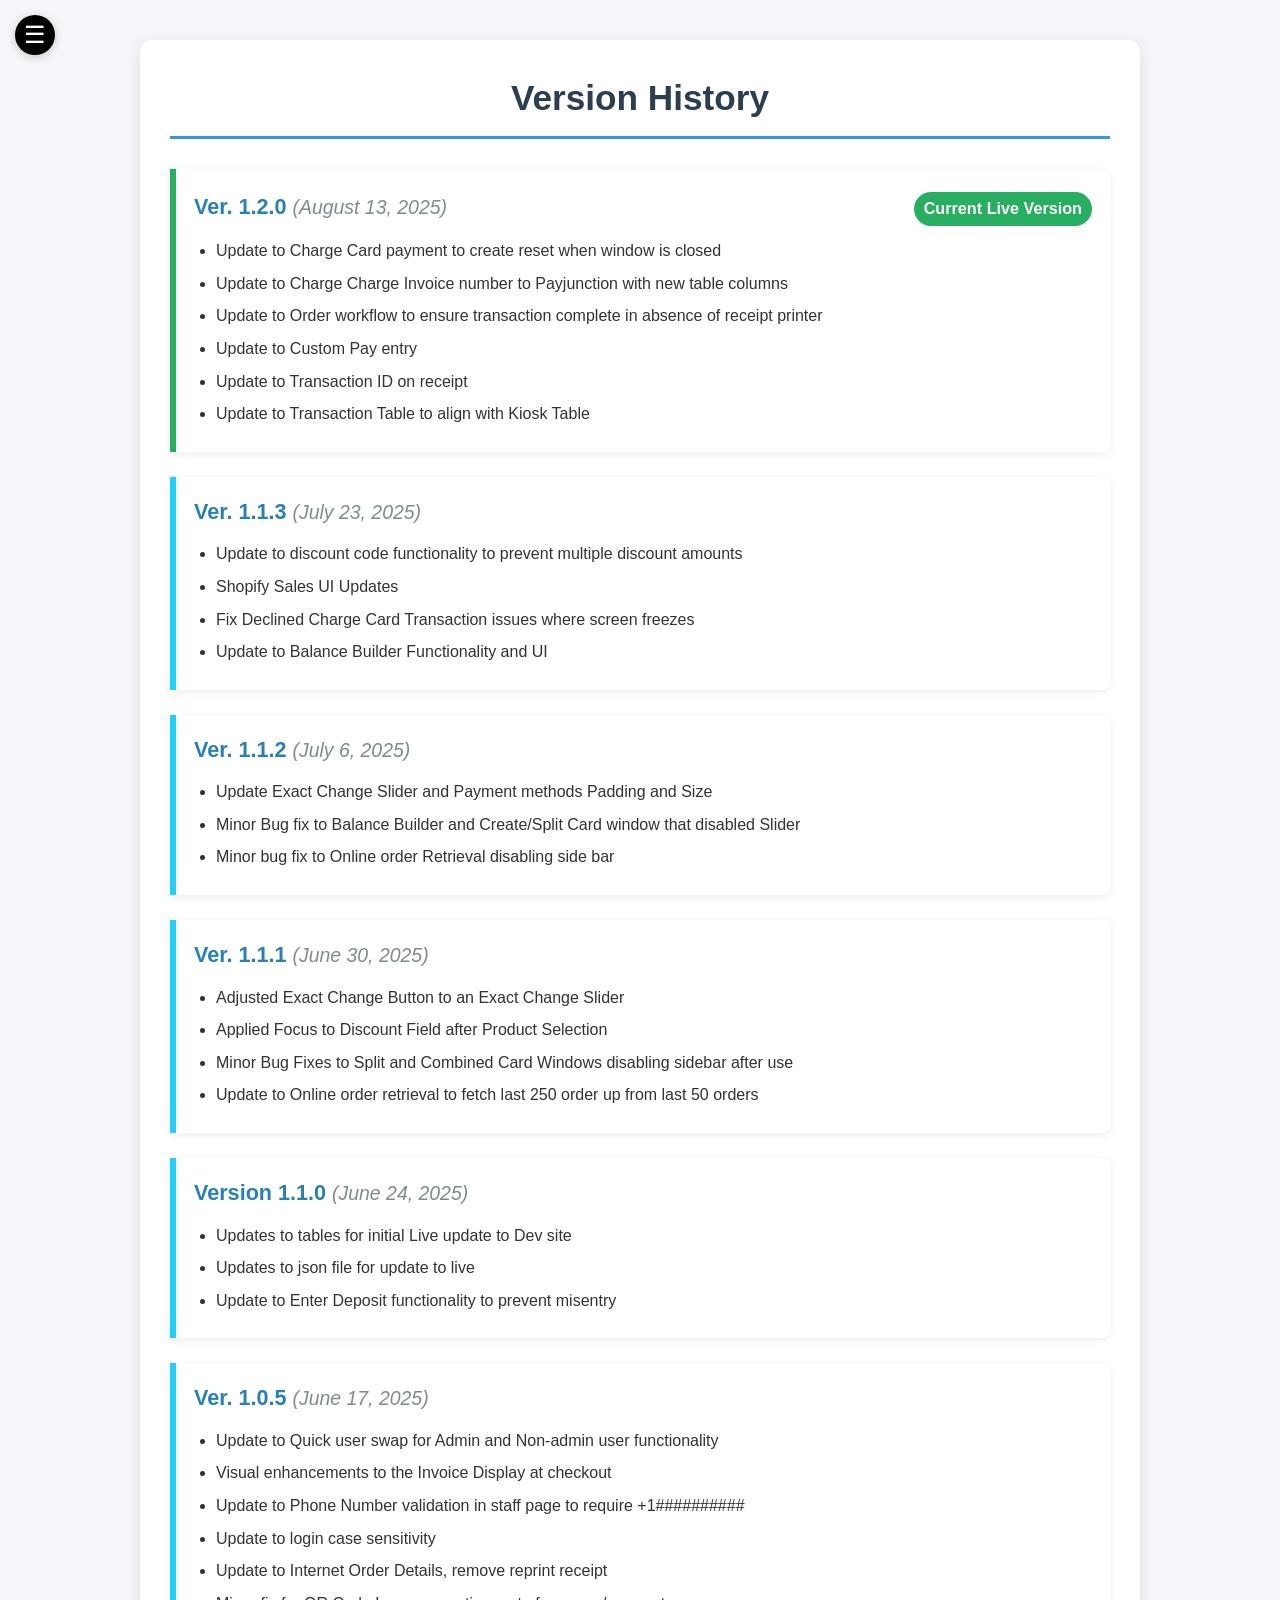
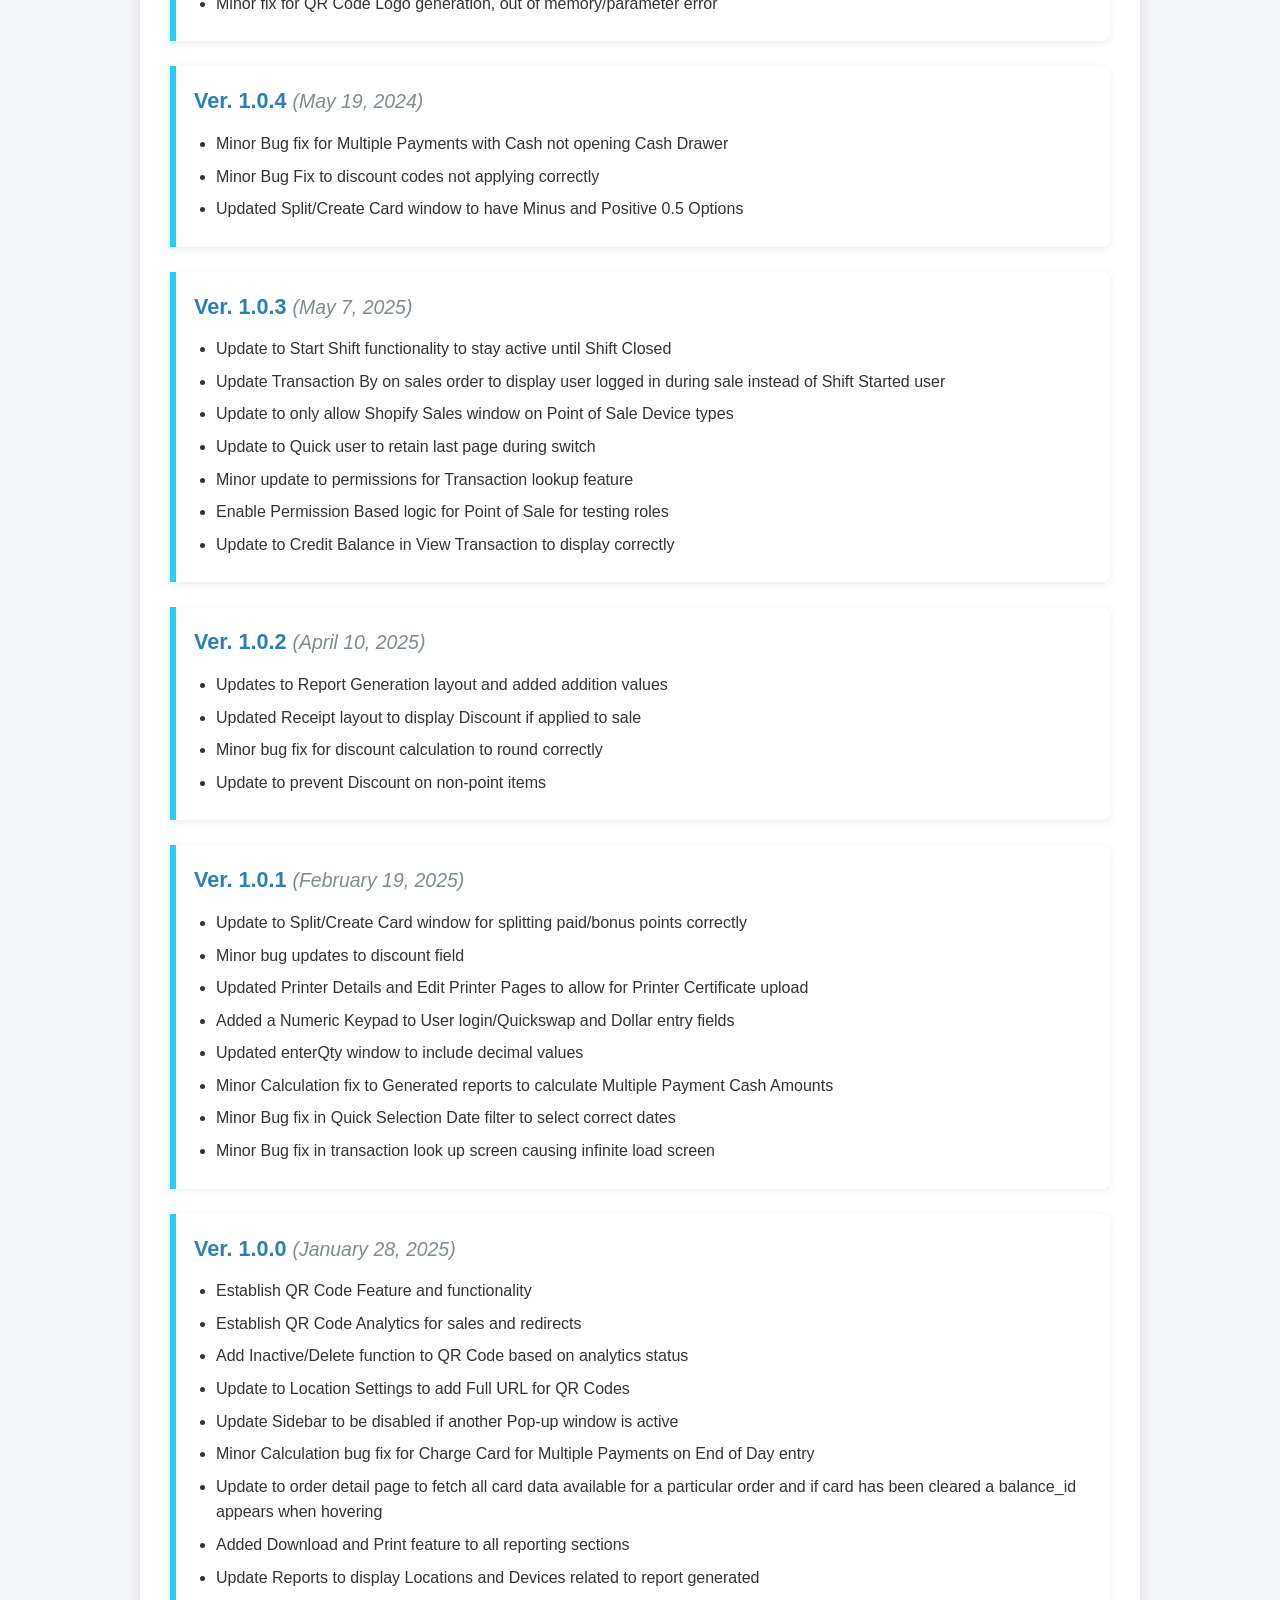
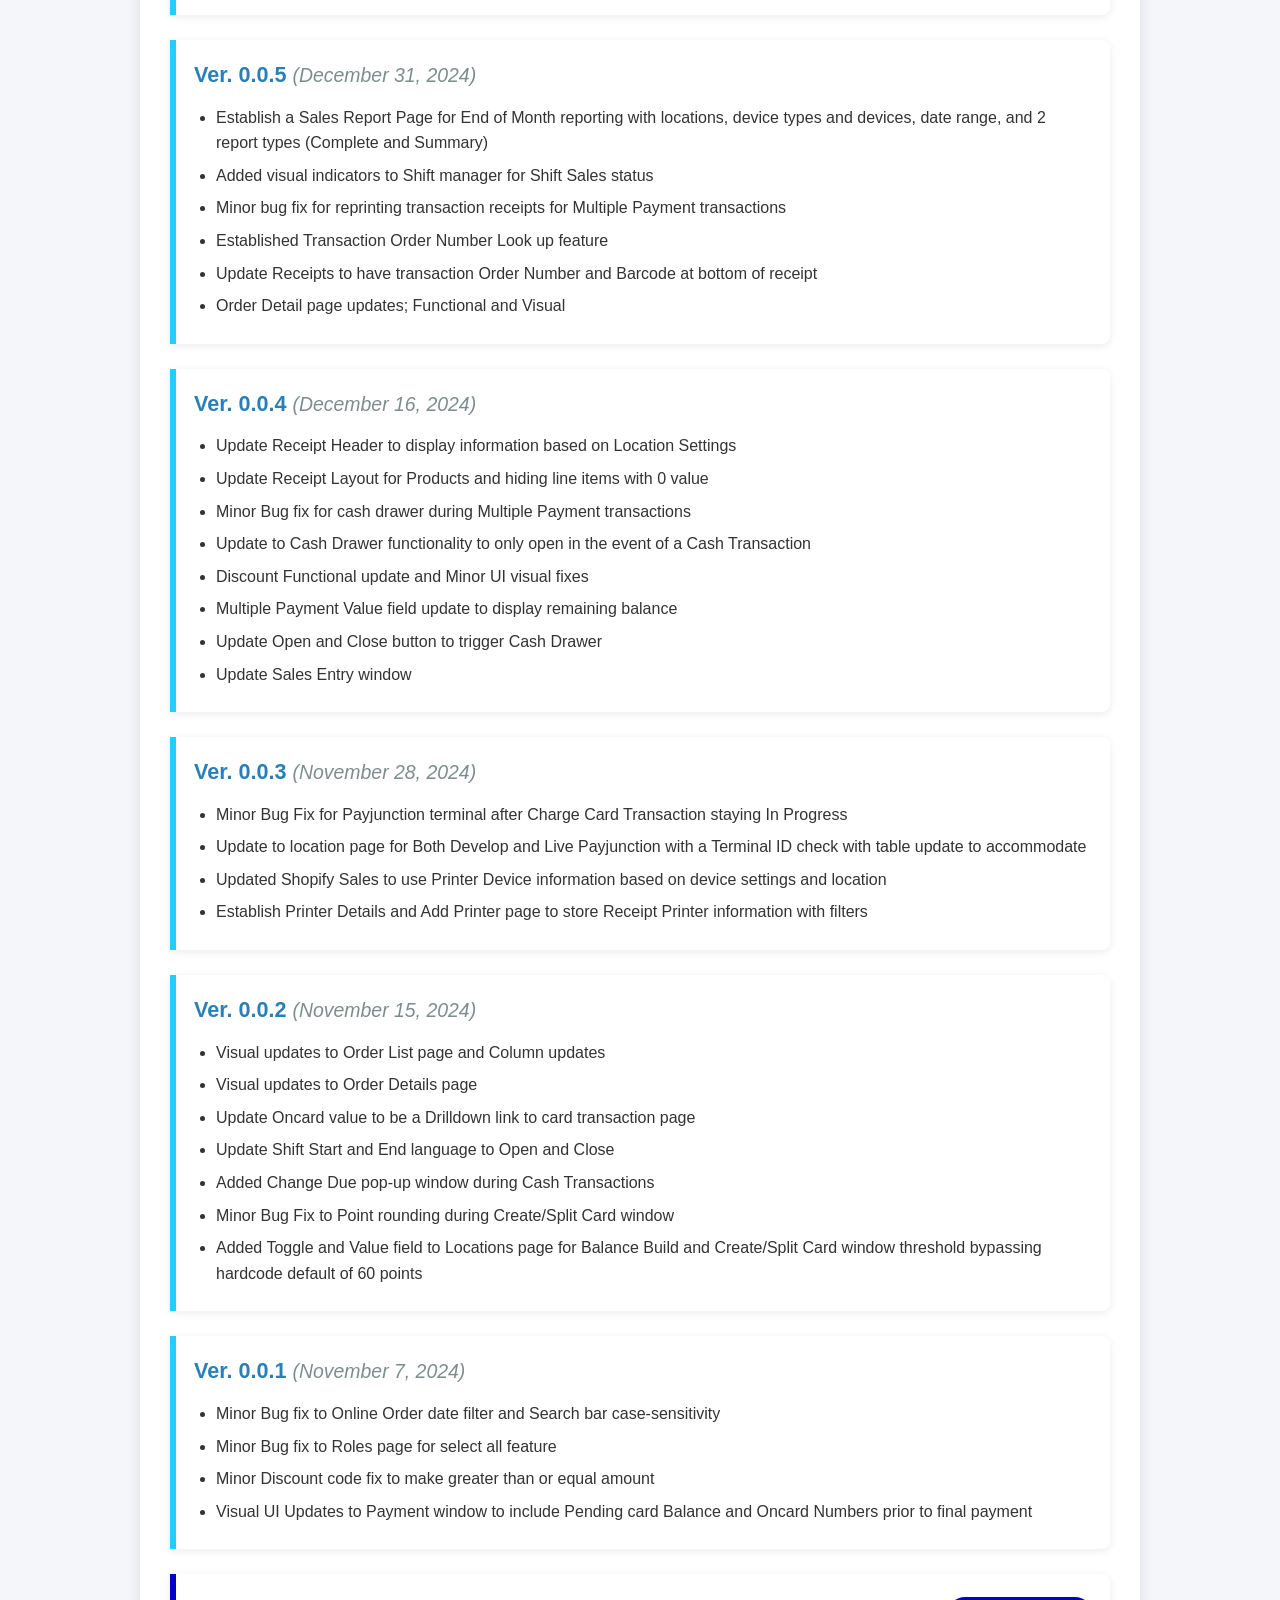
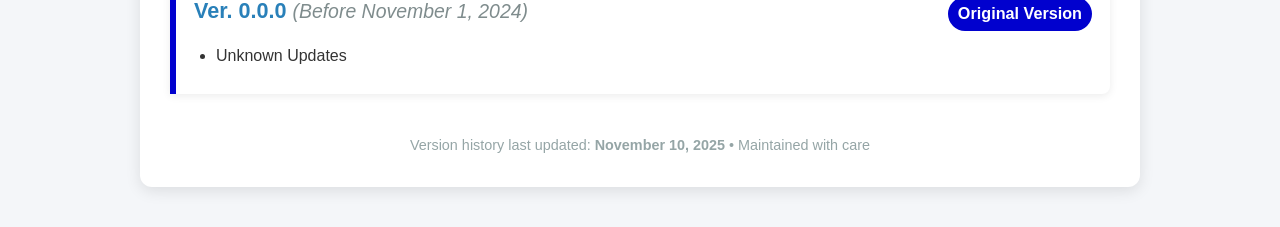
==== index.html @ 2884a3d8 "Update index.html" ====
<!DOCTYPE html>
<html lang="en">
<head>
    <meta charset="UTF-8">
    <meta name="viewport" content="width=device-width, initial-scale=1.0">
    <!-- <link rel="icon" href="logo_default.png" type="image/png"> -->
    <title>Version History</title>
    <meta name="description" content="Complete changelog of system updates and improvements">
    <link rel="stylesheet" href="style.css">
    
</head>
<body>
      <button class="menu-btn" id="menuBtn">☰</button>

   
  <nav class="sidebar" id="sidebar">

    <div id="sidebar-container"></div>

  </nav>

  
  <!-- Overlay (for mobile) -->
  <div class="overlay" id="overlay"></div>
  <div class="main-content" id="mainContent">

    <!--Main Content-->
    <div class="container">
        <h1>Version History</h1>

       <!-- <a href="versionunknown.html">
        <div class="version" id="future">
            <h2>
                <span>Unknown <span class="date">(Future)</span></span>
                <span class="label future-label">Future Development</span>
            </h2>
            <ul>
                <li>Updated Location information for Shopify Sales store selection</li>
                <li>Update QR Code Functionality for use between Multiple Store Loactions</li>
                <li>Establishing Tax workflow for Point of Sale</li>
                <li>Update Widgets</li>
                <li>Establish Order lookup via Oncard Number</li>
            </ul>
        </div>
        </a>

        <div class="version" id="tbd">
            <h2>
                <span>Ver. 1.2.4 <span class="date">(TBA)</span></span>
                <span class="label tbd-label">Pending Development Version</span>
            </h2>
            <ul>
                <li>Establish a failsafe Kiosk Refund Method and Workflow</li>
                <li>Added “Check Card Balance” to Shopify Sales screen</li>
            </ul>
        </div>

        <div class="version" id="dev">
            <h2>
                <span>Ver. 1.2.3 <span class="date">(November 10, 2025)</span></span>
                <span class="label dev-label">Current Development Version</span>
            </h2>
            <ul>
                <li>Establish Order Refund Method and Workflow to issue refunds to original payment method and clear point card opinion completion</li>
                <li>Create Refund Receipt layout</li>
                <li>Fix function with Activation Code field when creating a new device to allow Empty value</li>
                <li>Update to Reports Calculations</li>
                <li>Added Version History to DashAdmin</li>
            </ul>
        </div>

        <div class="version">
            <h2>
                <span>Ver. 1.2.2 <span class="date">(October 7, 2025)</span></span>
                
            </h2>
            <ul>
                <li>Update to Quick Pay options in Shopify Sales to prevent double tapping</li>
                <li>Update “Dismiss” button in Change owed window to “Open Cash Drawer”</li>
                <li>Updates to prevent leaving checkout page during Charge Card Transactions</li>
                <li>Updates to fixed missed information from Orders</li>
            </ul>
        </div>

        <div class="version">
            <h2>
                <span>Ver. 1.2.1 <span class="date">(August 27, 2025)</span></span>
            </h2>
            <ul>
                <li>Update to fix location filter functionality in Device module</li>
            </ul>
        </div> -->

        <div class="version" id="live">
            <h2>
                <span>Ver. 1.2.0 <span class="date">(August 13, 2025)</span></span>
                <span class="label live-label">Current Live Version</span>
            </h2>
            <ul>
                <li>Update to Charge Card payment to create reset when window is closed</li>
                <li>Update to Charge Charge Invoice number to Payjunction with new table columns</li>
                <li>Update to Order workflow to ensure transaction complete in absence of receipt printer</li>
                <li>Update to Custom Pay entry</li>
                <li>Update to Transaction ID on receipt</li>
                <li>Update to Transaction Table to align with Kiosk Table</li>
            </ul>
        </div>

        <div class="version">
            <h2>
                <span>Ver. 1.1.3 <span class="date">(July 23, 2025)</span></span>
            </h2>
            <ul>
                <li>Update to discount code functionality to prevent multiple discount amounts</li>
                <li>Shopify Sales UI Updates</li>
                <li>Fix Declined Charge Card Transaction issues where screen freezes</li>
                <li>Update to Balance Builder Functionality and UI</li>
            </ul>
        </div>

        <div class="version">
            <h2>
                <span>Ver. 1.1.2 <span class="date">(July 6, 2025)</span></span>
            </h2>
            <ul>
                <li>Update Exact Change Slider and Payment methods Padding and Size</li>
                <li>Minor Bug fix to Balance Builder and Create/Split Card window that disabled Slider</li>
                <li>Minor bug fix to Online order Retrieval disabling side bar</li>
            </ul>
        </div>

        <div class="version">
            <h2>
                <span>Ver. 1.1.1 <span class="date">(June 30, 2025)</span></span>
            </h2>
            <ul>
                <li>Adjusted Exact Change Button to an Exact Change Slider</li>
                <li>Applied Focus to Discount Field after Product Selection</li>
                <li>Minor Bug Fixes to Split and Combined Card Windows disabling sidebar after use</li>
                <li>Update to Online order retrieval to fetch last 250 order up from last 50 orders</li>
            </ul>
        </div>

        <div class="version">
            <h2>
                <span>Version 1.1.0 <span class="date">(June 24, 2025)</span></span>
            </h2>
            <ul>
                <li>Updates to tables for initial Live update to Dev site</li>
                <li>Updates to json file for update to live</li>
                <li>Update to Enter Deposit functionality to prevent misentry</li>
            </ul>
        </div>

        <div class="version">
            <h2>
                <span>Ver. 1.0.5 <span class="date">(June 17, 2025)</span></span>
            </h2>
            <ul>
                <li>Update to Quick user swap for Admin and Non-admin user functionality</li>
                <li>Visual enhancements to the Invoice Display at checkout</li>
                <li>Update to Phone Number validation in staff page to require +1##########</li>
                <li>Update to login case sensitivity</li>
                <li>Update to Internet Order Details, remove reprint receipt</li>
                <li>Minor fix for QR Code Logo generation, out of memory/parameter error</li>
            </ul>
        </div>

        <div class="version">
            <h2>
                <span>Ver. 1.0.4 <span class="date">(May 19, 2024)</span></span>
            </h2>
            <ul>
                <li>Minor Bug fix for Multiple Payments with Cash not opening Cash Drawer</li>
                <li>Minor Bug Fix to discount codes not applying correctly</li>
                <li>Updated Split/Create Card window to have Minus and Positive 0.5 Options</li>
            </ul>
        </div>

        <div class="version">
            <h2>
                <span>Ver. 1.0.3 <span class="date">(May 7, 2025)</span></span>
            </h2>
            <ul>
                <li>Update to Start Shift functionality to stay active until Shift Closed</li>
                <li>Update Transaction By on sales order to display user logged in during sale instead of Shift Started user</li>
                <li>Update to only allow Shopify Sales window on Point of Sale Device types</li>
                <li>Update to Quick user to retain last page during switch</li>
                <li>Minor update to permissions for Transaction lookup feature</li>
                <li>Enable Permission Based logic for Point of Sale for testing roles</li>
                <li>Update to Credit Balance in View Transaction to display correctly</li>
            </ul>
        </div>

        <div class="version">
            <h2>
                <span>Ver. 1.0.2 <span class="date">(April 10, 2025)</span></span>
            </h2>
            <ul>
                <li>Updates to Report Generation layout and added addition values</li>
                <li>Updated Receipt layout to display Discount if applied to sale</li>
                <li>Minor bug fix for discount calculation to round correctly</li>
                <li>Update to prevent Discount on non-point items</li>
            </ul>
        </div>

        <div class="version">
            <h2>
                <span>Ver. 1.0.1 <span class="date">(February 19, 2025)</span></span>
            </h2>
            <ul>
                <li>Update to Split/Create Card window for splitting paid/bonus points correctly</li>
                <li>Minor bug updates to discount field</li>
                <li>Updated Printer Details and Edit Printer Pages to allow for Printer Certificate upload</li>
                <li>Added a Numeric Keypad to User login/Quickswap and Dollar entry fields</li>
                <li>Updated enterQty window to include decimal values</li>
                <li>Minor Calculation fix to Generated reports to calculate Multiple Payment Cash Amounts</li>
                <li>Minor Bug fix in Quick Selection Date filter to select correct dates</li>
                <li>Minor Bug fix in transaction look up screen causing infinite load screen</li>
            </ul>
        </div>

        <div class="version">
            <h2>
                <span>Ver. 1.0.0 <span class="date">(January 28, 2025)</span></span>
            </h2>
            <ul>
                <li>Establish QR Code Feature and functionality</li>
                <li>Establish QR Code Analytics for sales and redirects</li>
                <li>Add Inactive/Delete function to QR Code based on analytics status</li>
                <li>Update to Location Settings to add Full URL for QR Codes</li>
                <li>Update Sidebar to be disabled if another Pop-up window is active</li>
                <li>Minor Calculation bug fix for Charge Card for Multiple Payments on End of Day entry</li>
                <li>Update to order detail page to fetch all card data available for a particular order and if card has been cleared a balance_id appears when hovering</li>
                <li>Added Download and Print feature to all reporting sections</li>
                <li>Update Reports to display Locations and Devices related to report generated</li>
            </ul>
        </div>

        <div class="version">
            <h2>
                <span>Ver. 0.0.5 <span class="date">(December 31, 2024)</span></span>
            </h2>
            <ul>
                <li>Establish a Sales Report Page for End of Month reporting with locations, device types and devices, date range, and 2 report types (Complete and Summary)</li>
                <li>Added visual indicators to Shift manager for Shift Sales status</li>
                <li>Minor bug fix for reprinting transaction receipts for Multiple Payment transactions</li>
                <li>Established Transaction Order Number Look up feature</li>
                <li>Update Receipts to have transaction Order Number and Barcode at bottom of receipt</li>
                <li>Order Detail page updates; Functional and Visual</li>
            </ul>
        </div>

        <div class="version">
            <h2>
                <span>Ver. 0.0.4 <span class="date">(December 16, 2024)</span></span>
            </h2>
            <ul>
                <li>Update Receipt Header to display information based on Location Settings</li>
                <li>Update Receipt Layout for Products and hiding line items with 0 value</li>
                <li>Minor Bug fix for cash drawer during Multiple Payment transactions</li>
                <li>Update to Cash Drawer functionality to only open in the event of a Cash Transaction</li>
                <li>Discount Functional update and Minor UI visual fixes</li>
                <li>Multiple Payment Value field update to display remaining balance</li>
                <li>Update Open and Close button to trigger Cash Drawer</li>
                <li>Update Sales Entry window</li>
            </ul>
        </div>

        <div class="version">
            <h2>
                <span>Ver. 0.0.3 <span class="date">(November 28, 2024)</span></span>
            </h2>
            <ul>
                <li>Minor Bug Fix for Payjunction terminal after Charge Card Transaction staying In Progress</li>
                <li>Update to location page for Both Develop and Live Payjunction with a Terminal ID check with table update to accommodate</li>
                <li>Updated Shopify Sales to use Printer Device information based on device settings and location</li>
                <li>Establish Printer Details and Add Printer page to store Receipt Printer information with filters</li>
            </ul>
        </div>

        <div class="version">
            <h2>
                <span>Ver. 0.0.2 <span class="date">(November 15, 2024)</span></span>
            </h2>
            <ul>
                <li>Visual updates to Order List page and Column updates</li>
                <li>Visual updates to Order Details page</li>
                <li>Update Oncard value to be a Drilldown link to card transaction page</li>
                <li>Update Shift Start and End language to Open and Close</li>
                <li>Added Change Due pop-up window during Cash Transactions</li>
                <li>Minor Bug Fix to Point rounding during Create/Split Card window</li>
                <li>Added Toggle and Value field to Locations page for Balance Build and Create/Split Card window threshold bypassing hardcode default of 60 points</li>
            </ul>
        </div>

        <div class="version">
            <h2>
                <span>Ver. 0.0.1 <span class="date">(November 7, 2024)</span></span>
            </h2>
            <ul>
                <li>Minor Bug fix to Online Order date filter and Search bar case-sensitivity</li>
                <li>Minor Bug fix to Roles page for select all feature</li>
                <li>Minor Discount code fix to make greater than or equal amount</li>
                <li>Visual UI Updates to Payment window to include Pending card Balance and Oncard Numbers prior to final payment</li>
            </ul>
        </div>

        <div class="version" id="og">
            <h2>
                <span>Ver. 0.0.0 <span class="date">(Before November 1, 2024)</span></span>
                <span class="label original-label">Original Version</span>
            </h2>
            <ul>
                <li>Unknown Updates</li>
            </ul>
        </div>

        <div class="footer" id="footer-container">
            
        </div>
    </div>
   </div>
 <script src="script.js"></script>
</body>

</html>
---- style.css ----
/* GLOBAL RESET & LAYOUT */
    * {
        margin: 0;
        padding: 0;
        box-sizing: border-box;
    }

    body {
        font-family: 'Segoe UI', Tahoma, Geneva, Verdana, sans-serif;
        line-height: 1.6;
        margin: 0;
        padding: 20px;
        background-color: #f4f6f9;
        color: #333;
        overflow-x: hidden;
        transition: margin-left 0.3s ease;
    }

    .container {
        max-width: 1000px;
        margin: 0 auto;
        background: #fff;
        padding: 30px;
        border-radius: 12px;
        box-shadow: 0 4px 15px rgba(0, 0, 0, 0.1);
        transition: margin-left 0.3s ease;
    }

    /* TYPOGRAPHY & HEADINGS */
    h1 {
        text-align: center;
        color: #2c3e50;
        margin-bottom: 30px;
        font-size: 2.2em;
        border-bottom: 3px solid #3498db;
        padding-bottom: 10px;
    }

    .live {
        text-align: center;
        background-color: #27ae60;
        border-radius: 25px;
        color: white;
        margin: 0% 30% 2% 30%;
        text-transform: uppercase;
    }

    .tbd {
        text-align: center;
        background-color: #ac08f8;
        border-radius: 25px;
        color: white;
        margin: 0% 25% 2% 25%;
        text-transform: uppercase;
    }

    .dev {
        text-align: center;
        background-color: #f39c12;
        border-radius: 25px;
        color: white;
        margin: 0% 25% 2% 25%;
        text-transform: uppercase;
    }

    .future {
        text-align: center;
        background-color: #000000;
        border-radius: 25px;
        color: white;
        margin: 0% 25% 2% 25%;
        text-transform: uppercase;
    }

    .og {
        text-align: center;
        background-color: #0101ce;
        border-radius: 25px;
        color: white;
        margin: 0% 30% 2% 30%;
        text-transform: uppercase;
    }

    .version h2 {
        margin: 0 0 12px 0;
        color: #2980b9;
        font-size: 1.35em;
        display: flex;
        justify-content: space-between;
        align-items: center;
        flex-wrap: wrap;
        gap: 10px;
    }

    .version h2 .label {
        font-size: 0.75em;
        padding: 4px 10px;
        border-radius: 20px;
        color: white;
        font-weight: bold;
        margin-top: 5px;
    }

    .date {
        font-size: 0.9em;
        color: #7f8c8d;
        font-style: italic;
        font-weight: normal;
    }

    ul {
        padding-left: 22px;
        margin: 10px 0 0 0;
    }

    li {
        margin-bottom: 7px;
        position: relative;
    }

    li:before {
        content: "";
        color: #3498db;
        font-weight: bold;
        position: absolute;
        left: -16px;
    }

    .footer {
        text-align: center;
        margin-top: 40px;
        color: #95a5a6;
        font-size: 0.9em;
    }

    /* VERSION CARDS */
    .version {
        background-color: #ffffff;
        border-left: 6px solid #22cffa;
        margin-bottom: 25px;
        padding: 18px;
        border-radius: 0 8px 8px 0;
        box-shadow: 0 2px 8px rgba(0, 0, 0, 0.08);
        transition: all 0.3s ease;
    }

    .version:hover {
        box-shadow: 0 4px 12px rgba(0, 0, 0, 0.15);
        transform: translate(5px, -5px);
    }

    /* Version Status Border Colors */
    #future.version { border-left-color: #000000; }
    #tbd.version { border-left-color: #ac08f8; }
    #dev.version { border-left-color: #f39c12; }
    #live.version { border-left-color: #27ae60; }
    #og.version { border-left-color: #0101ce; }

    /* Version and Priority */
    #prior1.version {
        background-color: #8beff7;
    }
    #prior2.version {
        background-color: #beff81;
    }
    #prior3.version {
        background-color: #e4a1f8;
    }

    .prior {
        font-size: 1em;
        color: #3e4444;
        font-style: italic;
        font-weight: normal;
        margin-left: 15px;
    }

    /* Label Backgrounds */
    .future-label { background-color: #000000; }
    .tbd-label { background-color: #ac08f8; }
    .dev-label { background-color: #f39c12; }
    .live-label { background-color: #27ae60; }
    .original-label { background-color: #0101ce; }

    /* SIDEBAR NAVIGATION */
    .sidebar {
        position: fixed;
        top: 0;
        left: -250px;
        width: 250px;
        height: 100%;
        background-color: #000000;
        color: white;
        transition: left 0.3s ease;
        z-index: 1000;
        padding-top: 30px;
        opacity: 0.95;
        overflow-y: auto; 
        overflow-x: hidden;
        display: flex;     
        flex-direction: column; 
    }

    .sidebar.open {
        left: 0;
    }

    .sidebar ul {
        list-style: none;
        padding: 0;
        margin: 0;
        flex: 1;
        overflow-y: auto;
        overflow-x: hidden;
    }

    .sidebar ul li {
        padding: 15px 20px;
        border-bottom: 1px solid rgba(255, 255, 255, 0.1);
    }

    .sidebar ul li a {
        color: white;
        text-decoration: none;
        font-size: 16px;
        display: block;
        transition: color 0.2s ease;
    }

    .sidebar ul li:hover {
        background-color: #4192e2;
    }

    .sidebar ul li:hover a {
        color: black;
        text-transform: uppercase;
        cursor: pointer;
    }

    .navvoid:hover {
      background-color: black !important; 
    }

    #sidebar a.active { 
      background: black; 
      color: #fff; 
    }
    #toggle-sidebar { 
      display: none; 
    }

    /* Custom Scrollbar for Sidebar (WebKit) */
    .sidebar ul::-webkit-scrollbar {
        width: 8px;
    }
    .sidebar ul::-webkit-scrollbar-track {
        background: transparent;
    }
    .sidebar ul::-webkit-scrollbar-thumb {
        background: rgba(255, 255, 255, 0.3);
        border-radius: 4px;
    }
    .sidebar ul::-webkit-scrollbar-thumb:hover {
        background: rgba(255, 255, 255, 0.5);
    }

    /* Hamburger Button */
    .menu-btn {
        position: fixed;
        top: 15px;
        left: 15px;
        font-size: 24px;
        background: #000000;
        color: white;
        border: none;
        width: 40px;
        height: 40px;
        border-radius: 50%;
        cursor: pointer;
        z-index: 1100;
        display: flex;
        align-items: center;
        justify-content: center;
        transition: left 0.3s ease, transform 0.2s ease;
        box-shadow: 0 2px 8px rgba(0, 0, 0, 0.2);
    }

    .menu-btn:hover {
        transform: scale(1.1);
    }

    /* Main Content Shift */
    .main-content {
        margin-left: 0;
        padding: 20px;
        transition: margin-left 0.3s ease;
        min-height: 100vh;
    }

    .content-shift {
        margin-left: 250px;
    }

    /* Overlay (Mobile) */
    .overlay {
        position: fixed;
        top: 0;
        left: 0;
        width: 100%;
        height: 100%;
        background: rgba(0, 0, 0, 0.5);
        z-index: 900;
        opacity: 0;
        visibility: hidden;
        transition: opacity 0.3s ease, visibility 0.3s ease;
    }

    .overlay.active {
        opacity: 1;
        visibility: visible;
    }

    /* RESPONSIVE DESIGN */
    @media (max-width: 768px) {
        .container {
            padding: 20px;
        }
        h1 {
            font-size: 1.8em;
        }
        .version h2 {
            font-size: 1.2em;
            flex-direction: column;
            align-items: flex-start;
        }
        .version h2 .label {
            margin-top: 8px;
        }

        /* Sidebar Mobile */
        .sidebar {
            width: 200px;
            left: -200px;
        }
        .sidebar.open {
            left: 0;
        }
        .content-shift {
            margin-left: 200px;
        }
        .menu-btn {
            left: 10px;
            top: 10px;
        }
    }

    @media (max-width: 480px) {
        body {
            padding: 12px;
        }
        .container {
            padding: 16px;
        }
        h1 {
            font-size: 1.6em;
        }
        .version {
            padding: 14px;
        }
        .version h2 {
            font-size: 1.1em;
        }
    }

   
   .navheader{
    height: 125px;
    margin: 0px 50px;
   }

   a {
    text-decoration: none;
    color: inherit;
    cursor: inherit;
   }
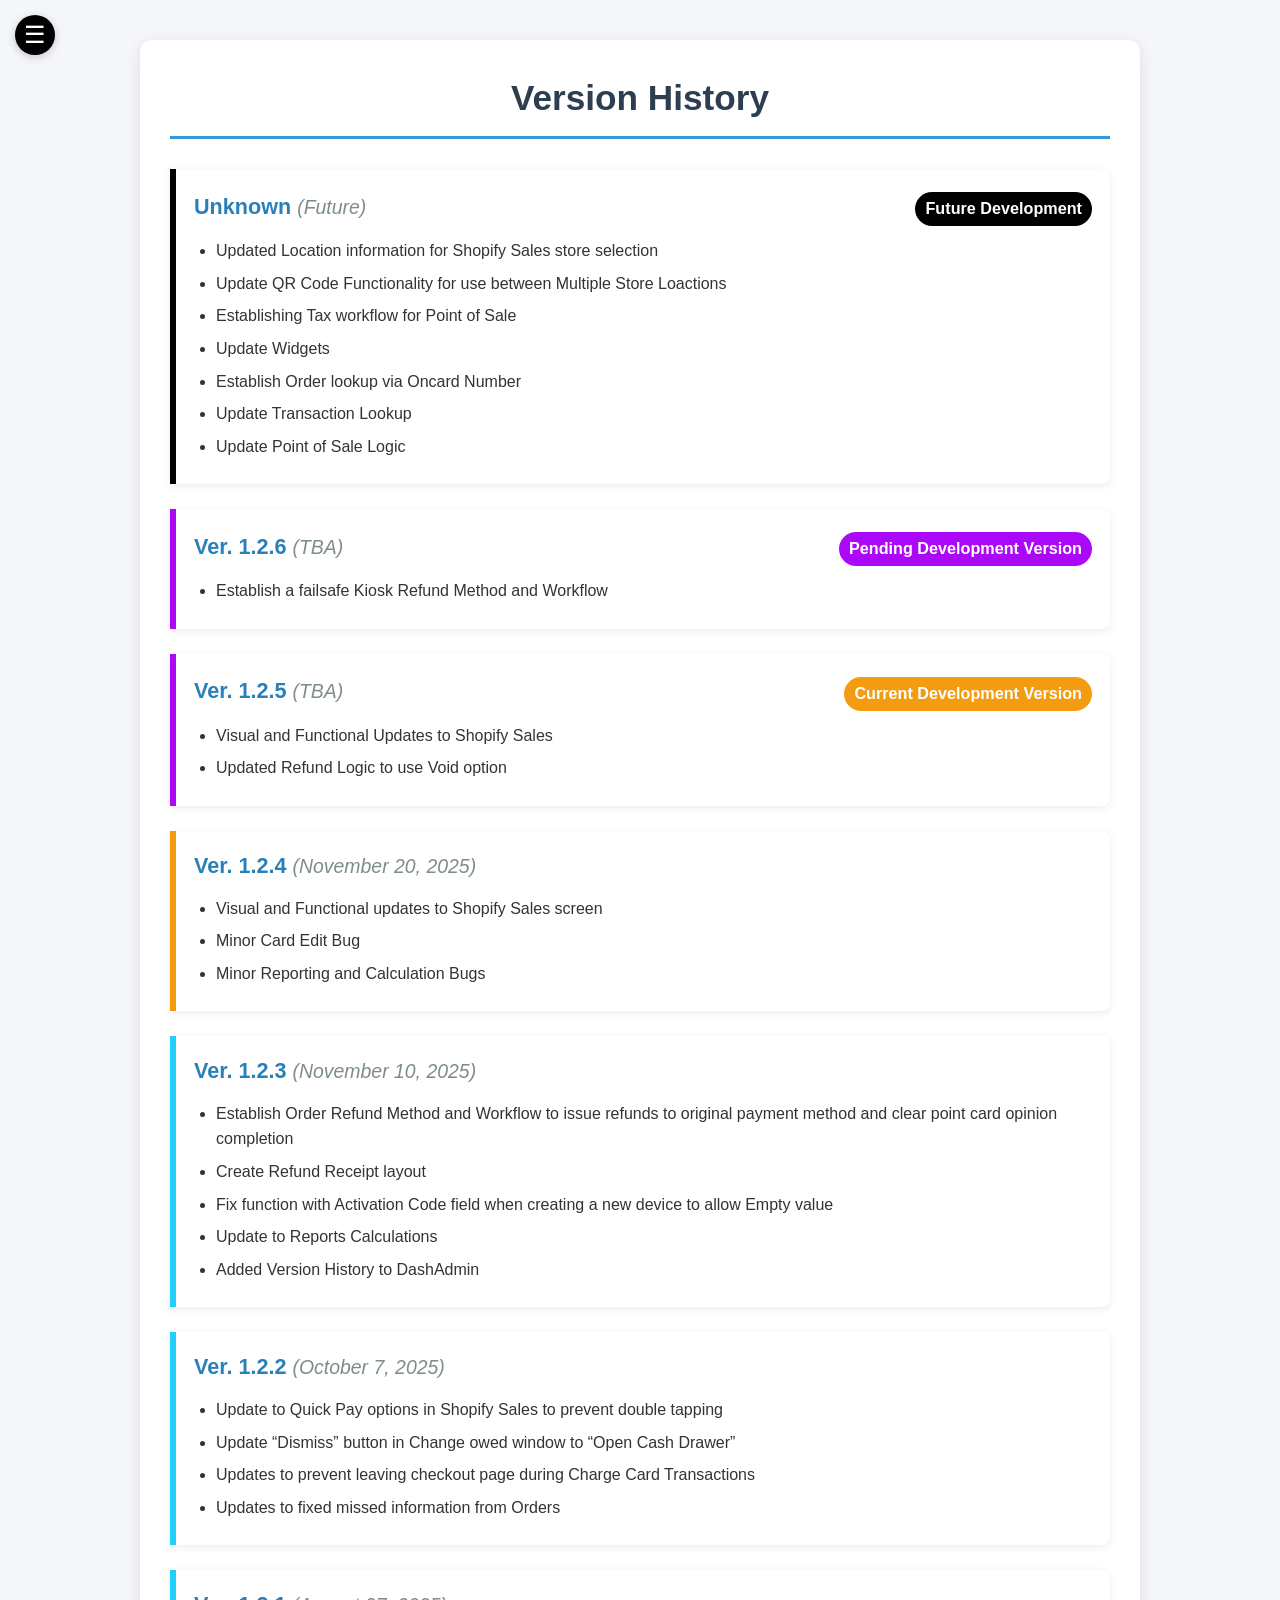
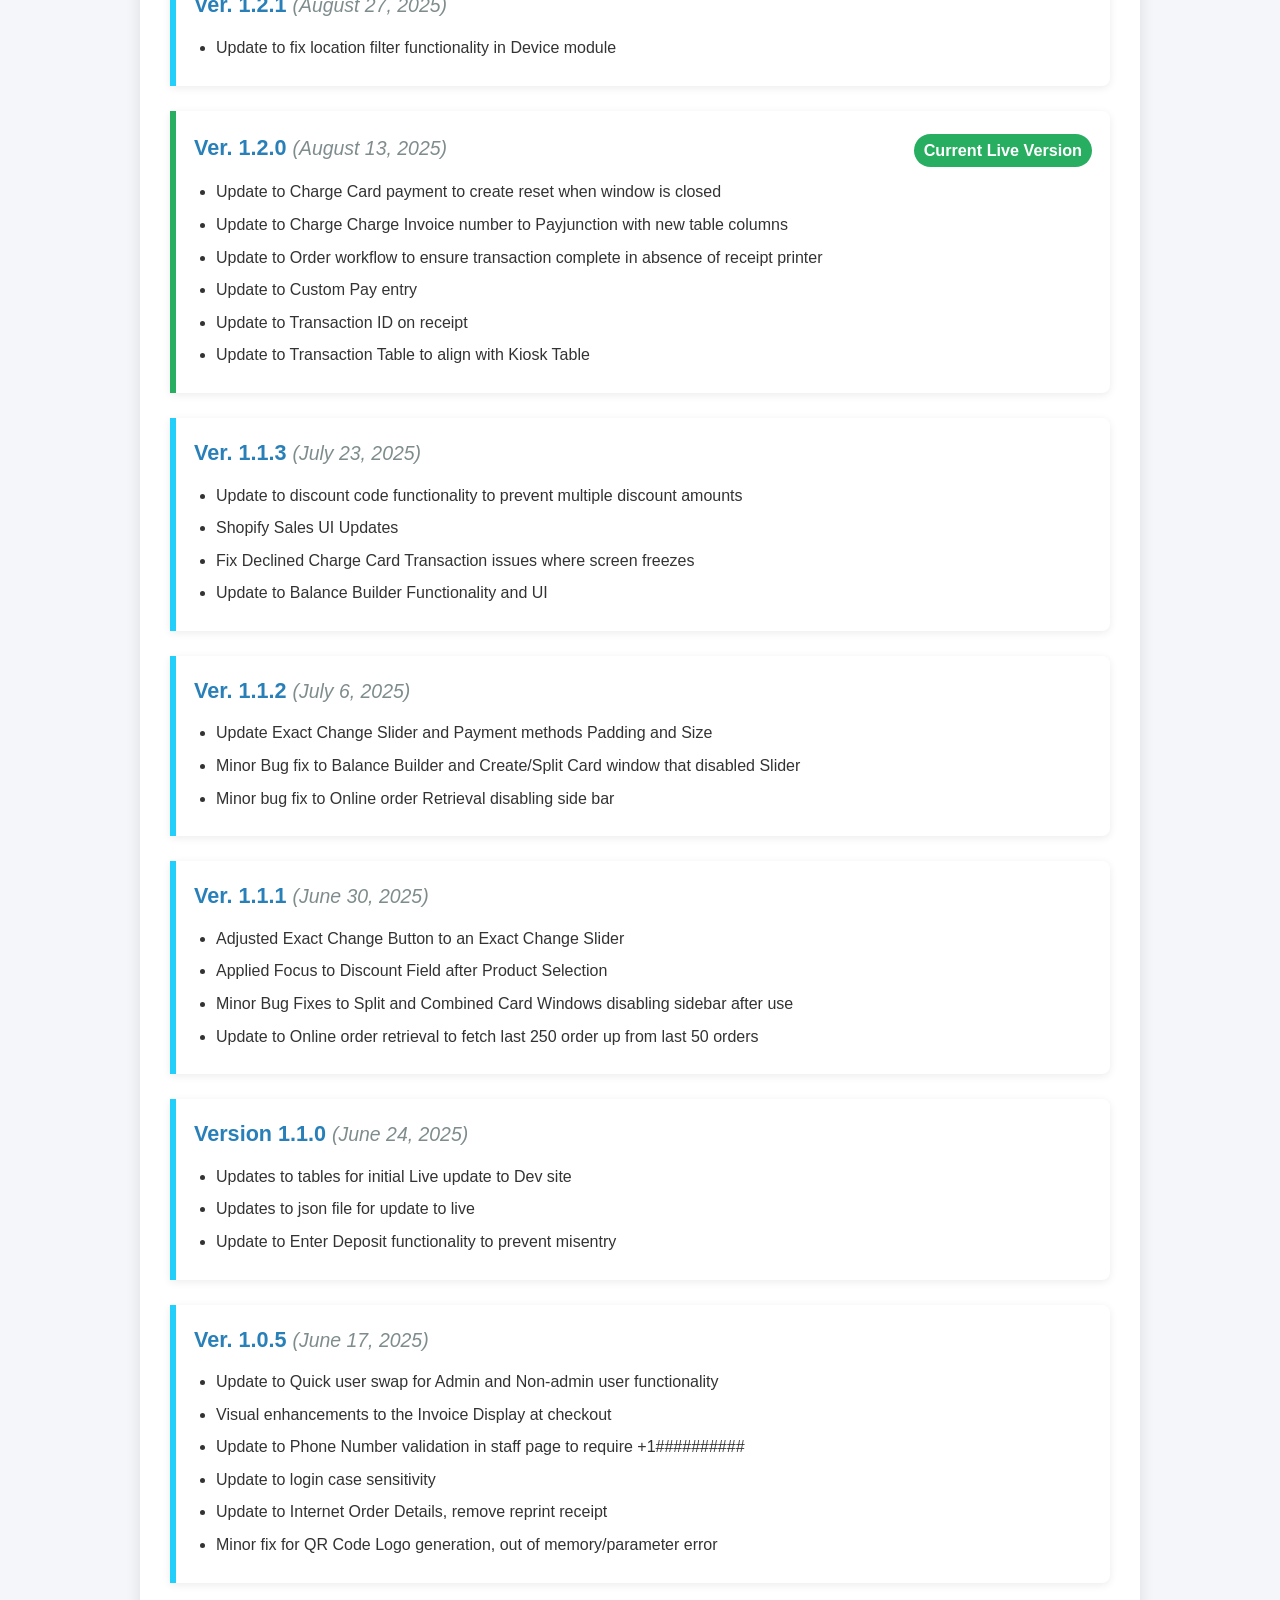
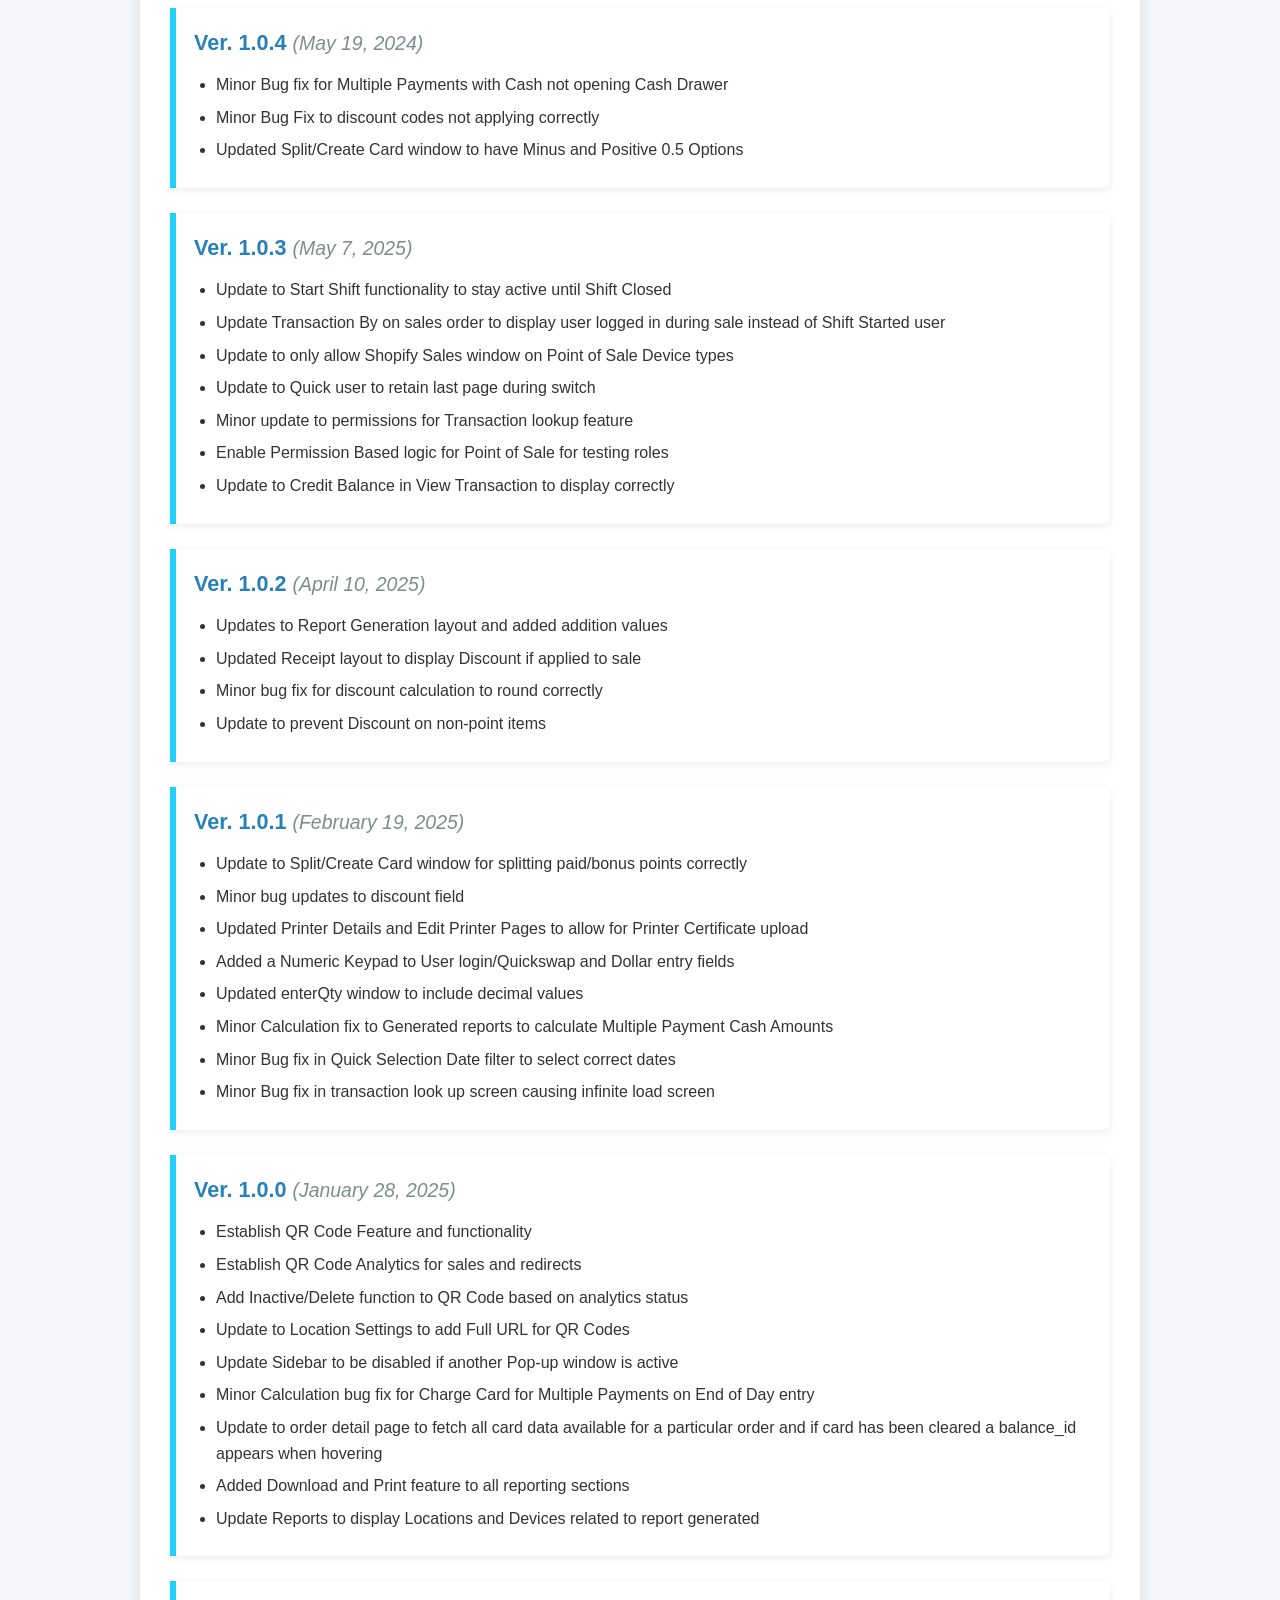
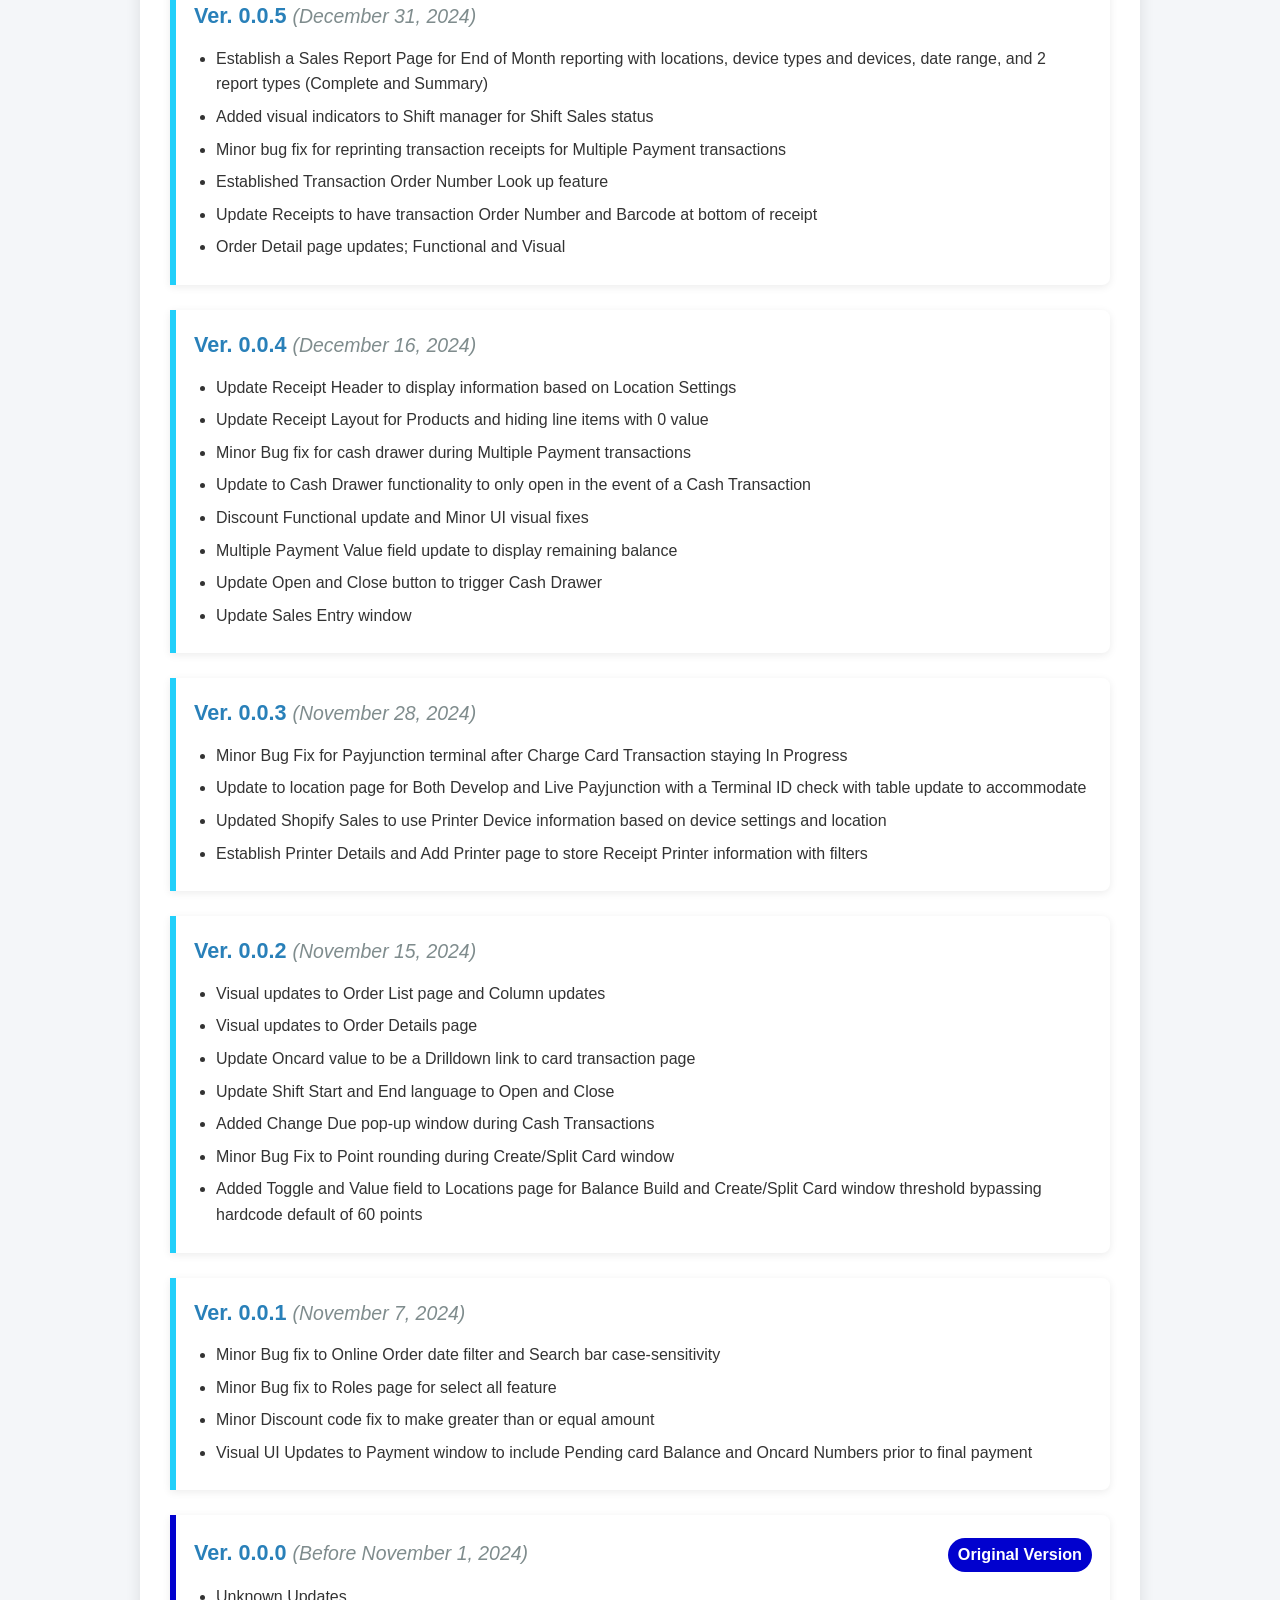
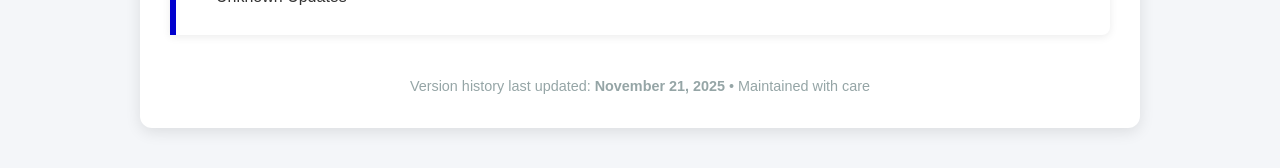
==== commit f5a06864: "Add files via upload" ====
--- a/index.html
+++ b/index.html
@@ -3,7 +3,7 @@
 <head>
     <meta charset="UTF-8">
     <meta name="viewport" content="width=device-width, initial-scale=1.0">
-    <!-- <link rel="icon" href="logo_default.png" type="image/png"> -->
+    <link rel="icon" href="logo_default.png" type="image/png">
     <title>Version History</title>
     <meta name="description" content="Complete changelog of system updates and improvements">
     <link rel="stylesheet" href="style.css">
@@ -28,7 +28,7 @@
     <div class="container">
         <h1>Version History</h1>
 
-       <!-- <a href="versionunknown.html">
+        <a href="versionunknown.html">
         <div class="version" id="future">
             <h2>
                 <span>Unknown <span class="date">(Future)</span></span>
@@ -40,25 +40,47 @@
                 <li>Establishing Tax workflow for Point of Sale</li>
                 <li>Update Widgets</li>
                 <li>Establish Order lookup via Oncard Number</li>
+                <li>Update Transaction Lookup</li>
+                <li>Update Point of Sale Logic</li>
             </ul>
         </div>
         </a>
 
         <div class="version" id="tbd">
             <h2>
-                <span>Ver. 1.2.4 <span class="date">(TBA)</span></span>
+                <span>Ver. 1.2.6 <span class="date">(TBA)</span></span>
                 <span class="label tbd-label">Pending Development Version</span>
             </h2>
             <ul>
                 <li>Establish a failsafe Kiosk Refund Method and Workflow</li>
-                <li>Added “Check Card Balance” to Shopify Sales screen</li>
+            </ul>
+        </div>
+
+        <div class="version" id="tbd">
+            <h2>
+                <span>Ver. 1.2.5 <span class="date">(TBA)</span></span>
+                <span class="label dev-label">Current Development Version</span>
+            </h2>
+            <ul>
+                <li>Visual and Functional Updates to Shopify Sales</li>
+                <li>Updated Refund Logic to use Void option</li>
             </ul>
         </div>
 
         <div class="version" id="dev">
             <h2>
+                <span>Ver. 1.2.4 <span class="date">(November 20, 2025)</span></span>
+            </h2>
+            <ul>
+                <li>Visual and Functional updates to Shopify Sales screen</li>
+                <li>Minor Card Edit Bug</li>
+                <li>Minor Reporting and Calculation Bugs</li>
+            </ul>
+        </div>
+
+        <div class="version">
+            <h2>
                 <span>Ver. 1.2.3 <span class="date">(November 10, 2025)</span></span>
-                <span class="label dev-label">Current Development Version</span>
             </h2>
             <ul>
                 <li>Establish Order Refund Method and Workflow to issue refunds to original payment method and clear point card opinion completion</li>
@@ -89,7 +111,7 @@
             <ul>
                 <li>Update to fix location filter functionality in Device module</li>
             </ul>
-        </div> -->
+        </div>
 
         <div class="version" id="live">
             <h2>
@@ -323,6 +345,4 @@
    </div>
  <script src="script.js"></script>
 </body>
-
-</html>
-
+</html>
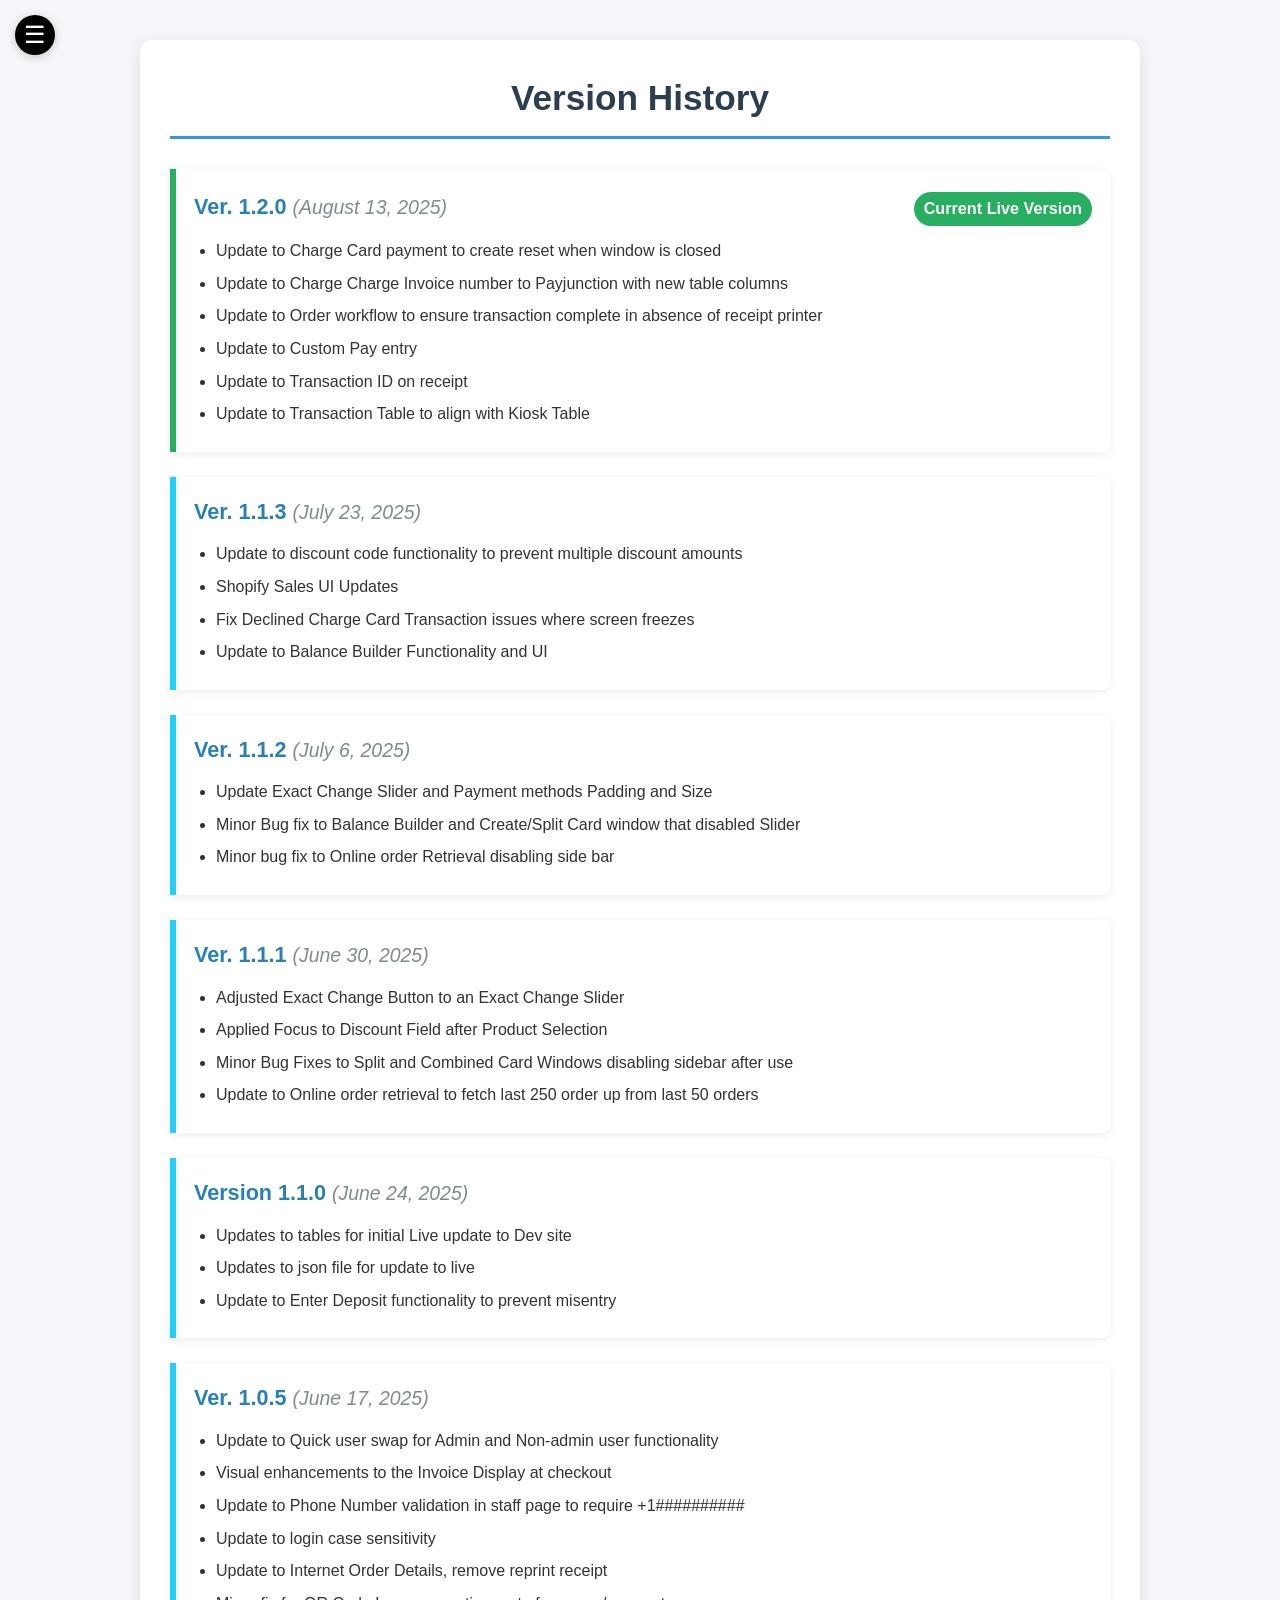
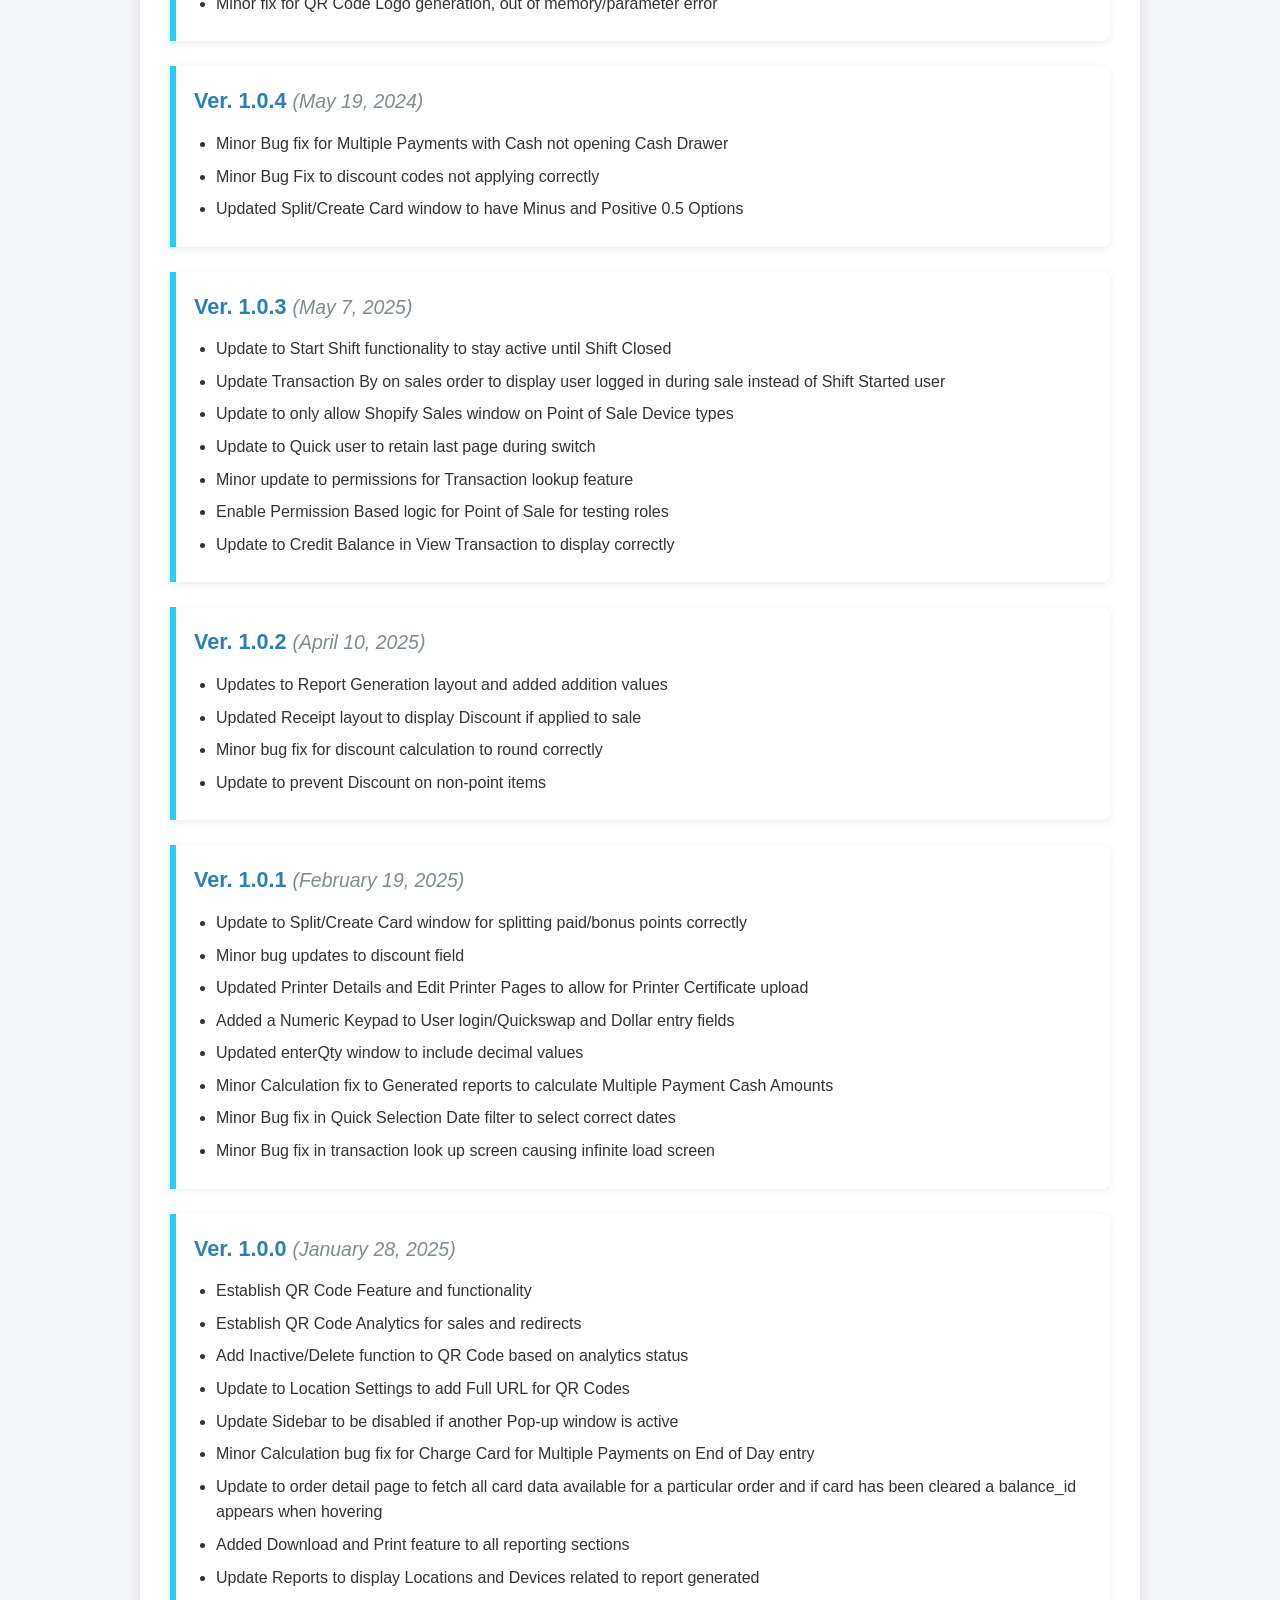
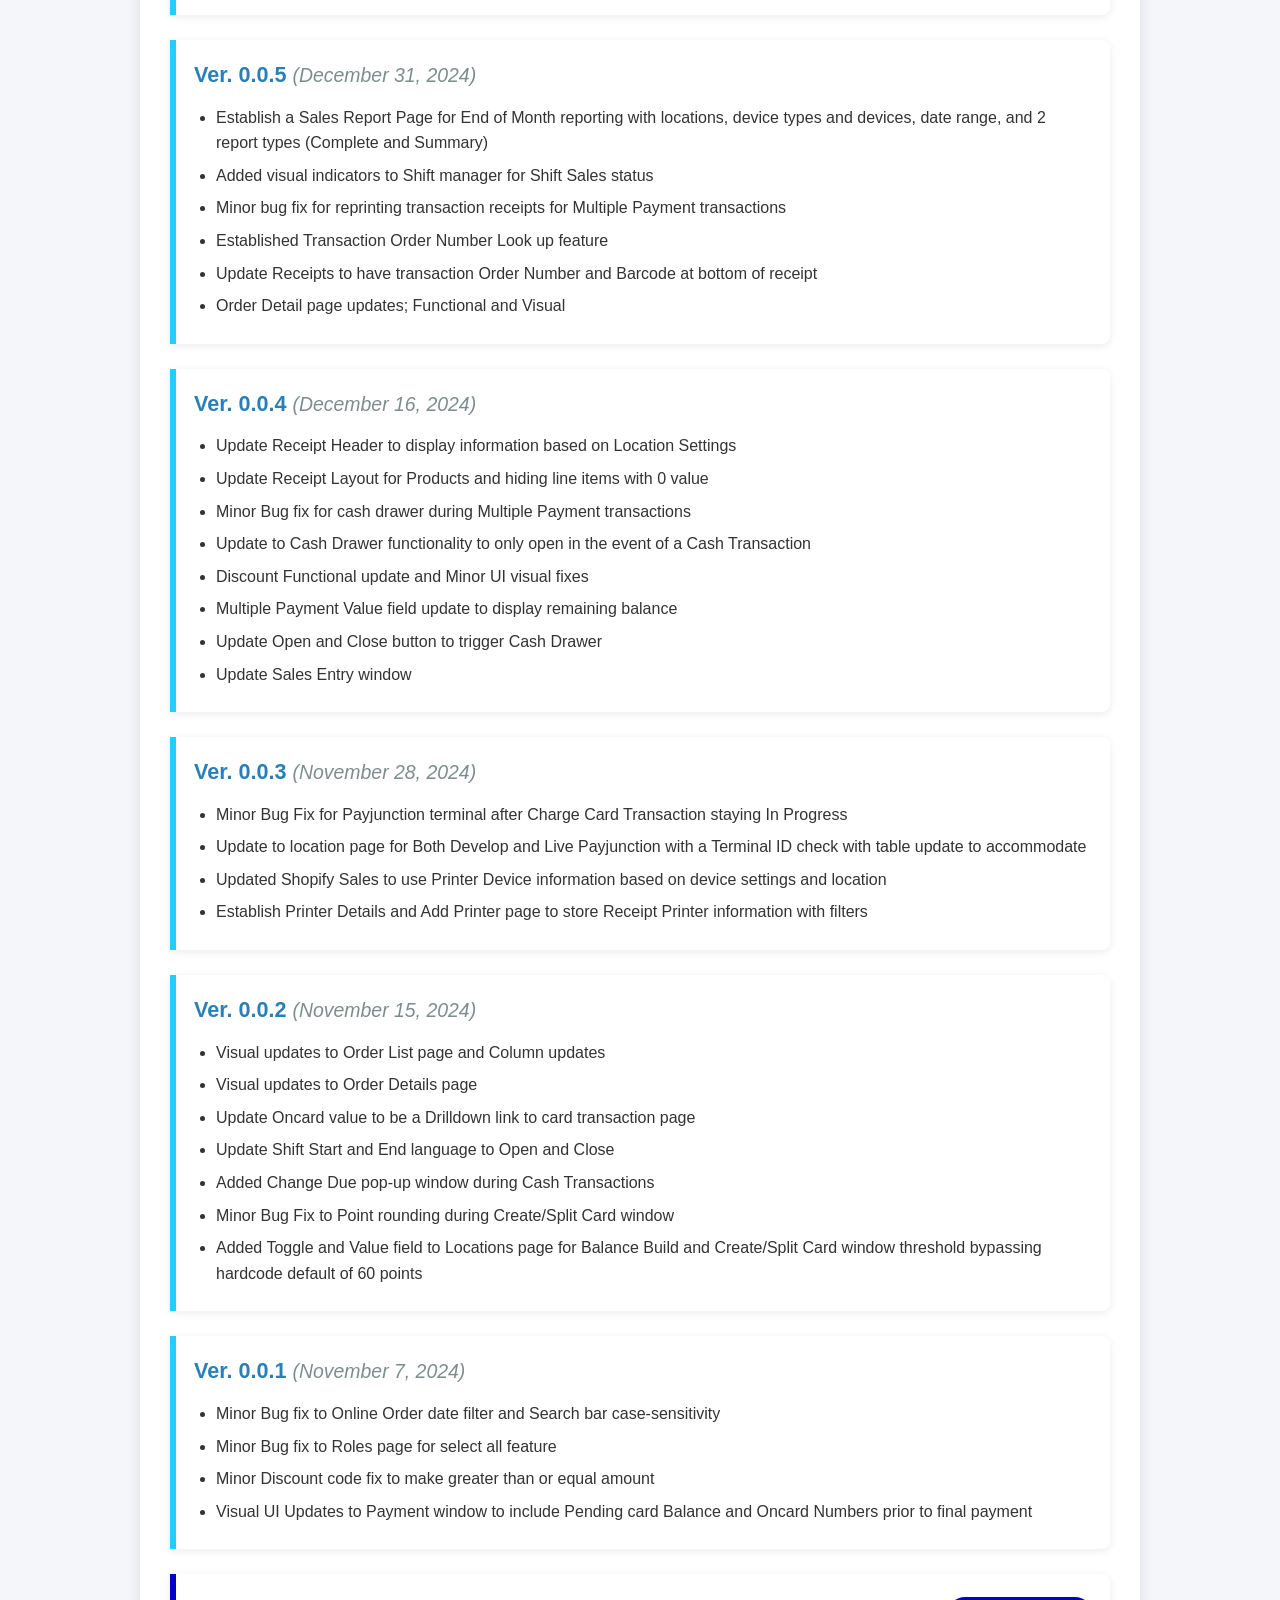
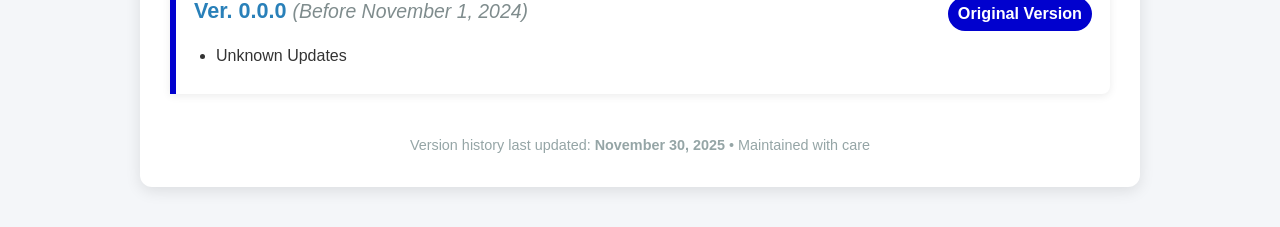
==== commit f1adcb6e: "Update index.html" ====
--- a/index.html
+++ b/index.html
@@ -28,7 +28,7 @@
     <div class="container">
         <h1>Version History</h1>
 
-        <a href="versionunknown.html">
+        <!-- <a href="versionunknown.html">
         <div class="version" id="future">
             <h2>
                 <span>Unknown <span class="date">(Future)</span></span>
@@ -111,7 +111,7 @@
             <ul>
                 <li>Update to fix location filter functionality in Device module</li>
             </ul>
-        </div>
+        </div> -->
 
         <div class="version" id="live">
             <h2>
@@ -345,4 +345,5 @@
    </div>
  <script src="script.js"></script>
 </body>
-</html>+
+</html>
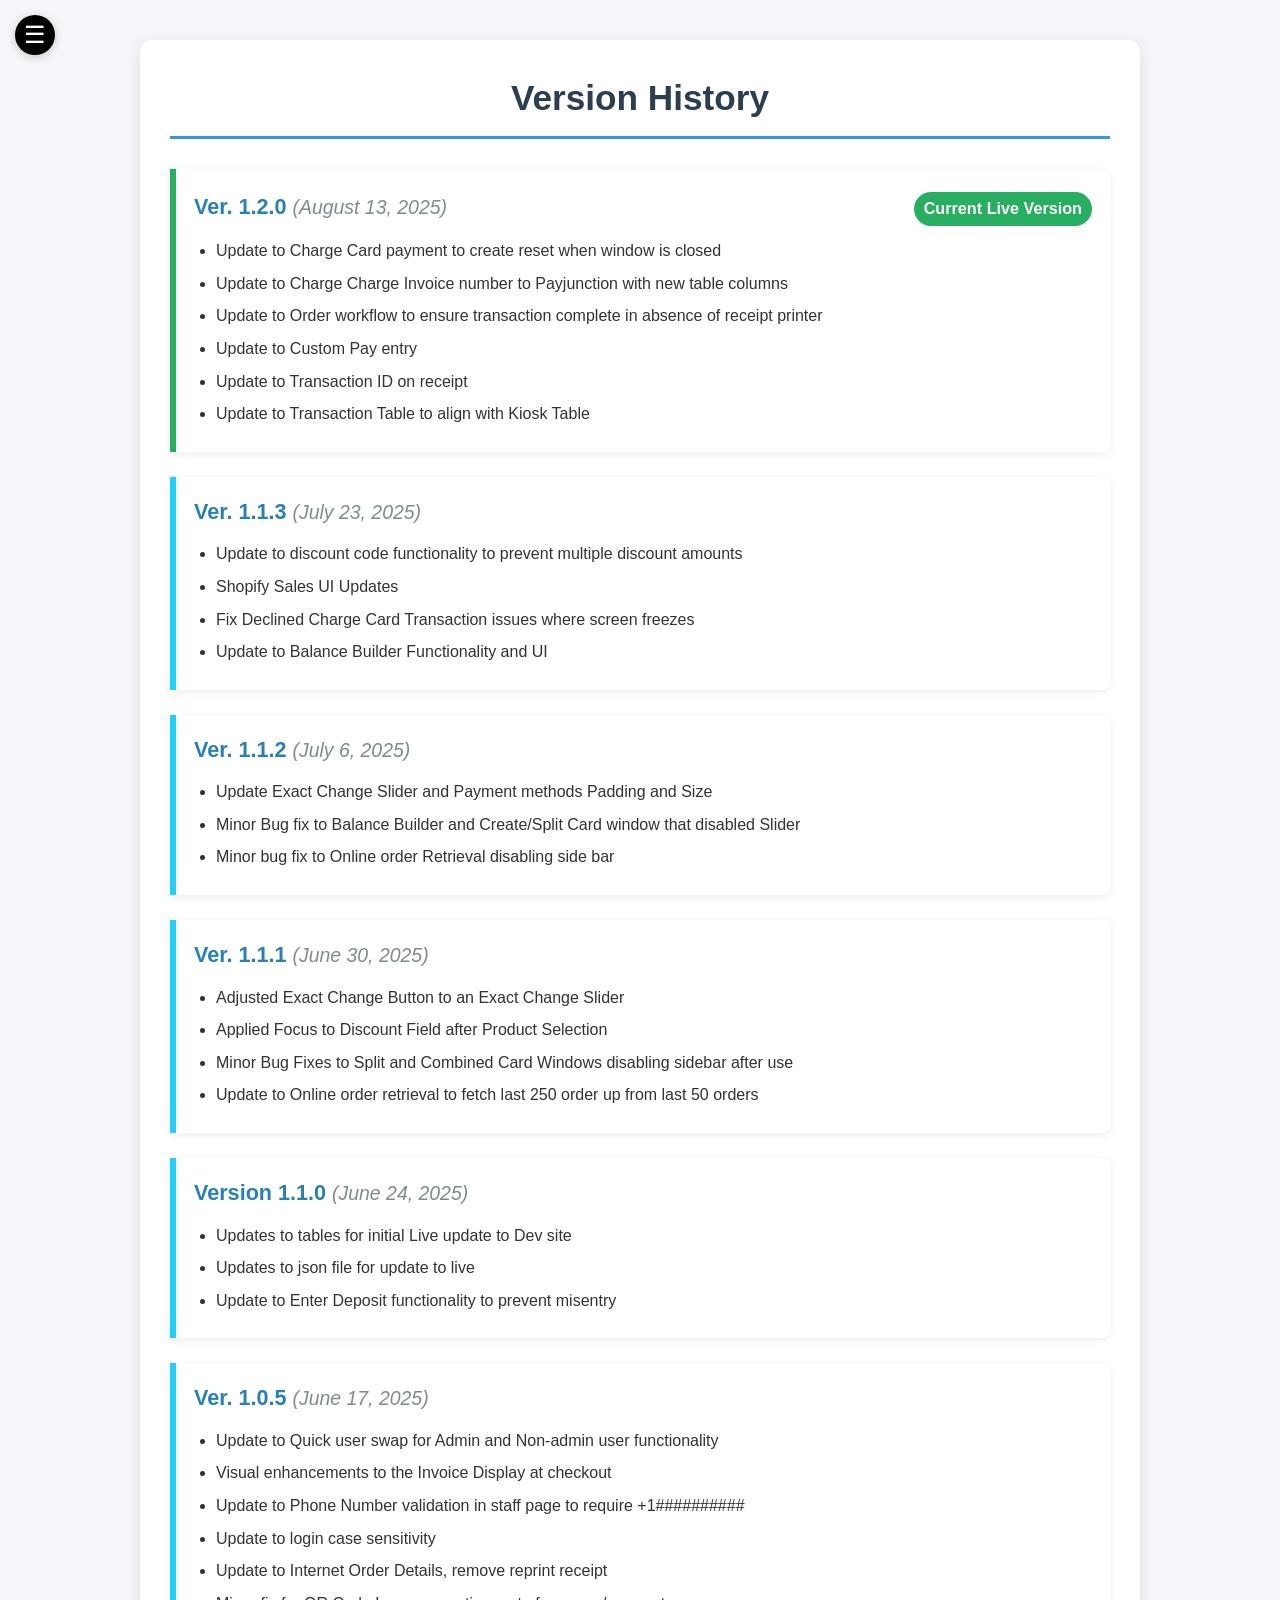
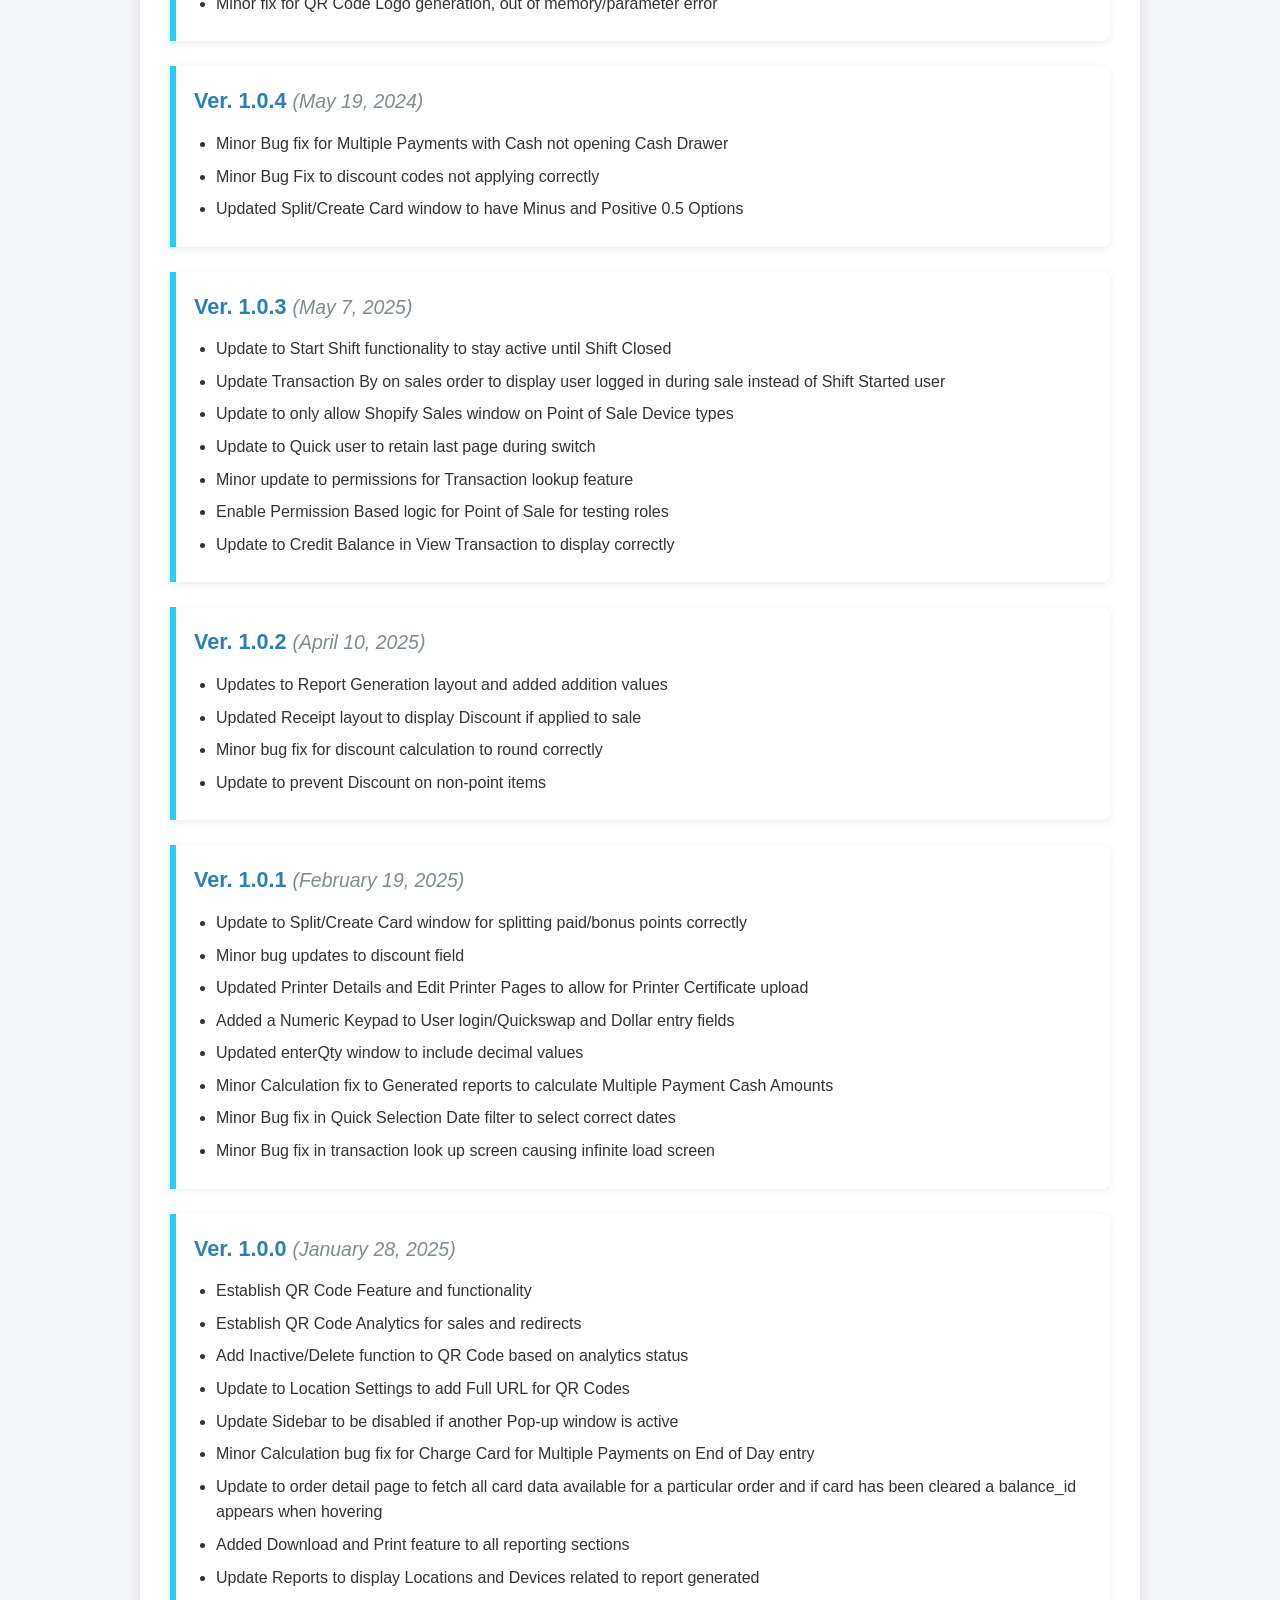
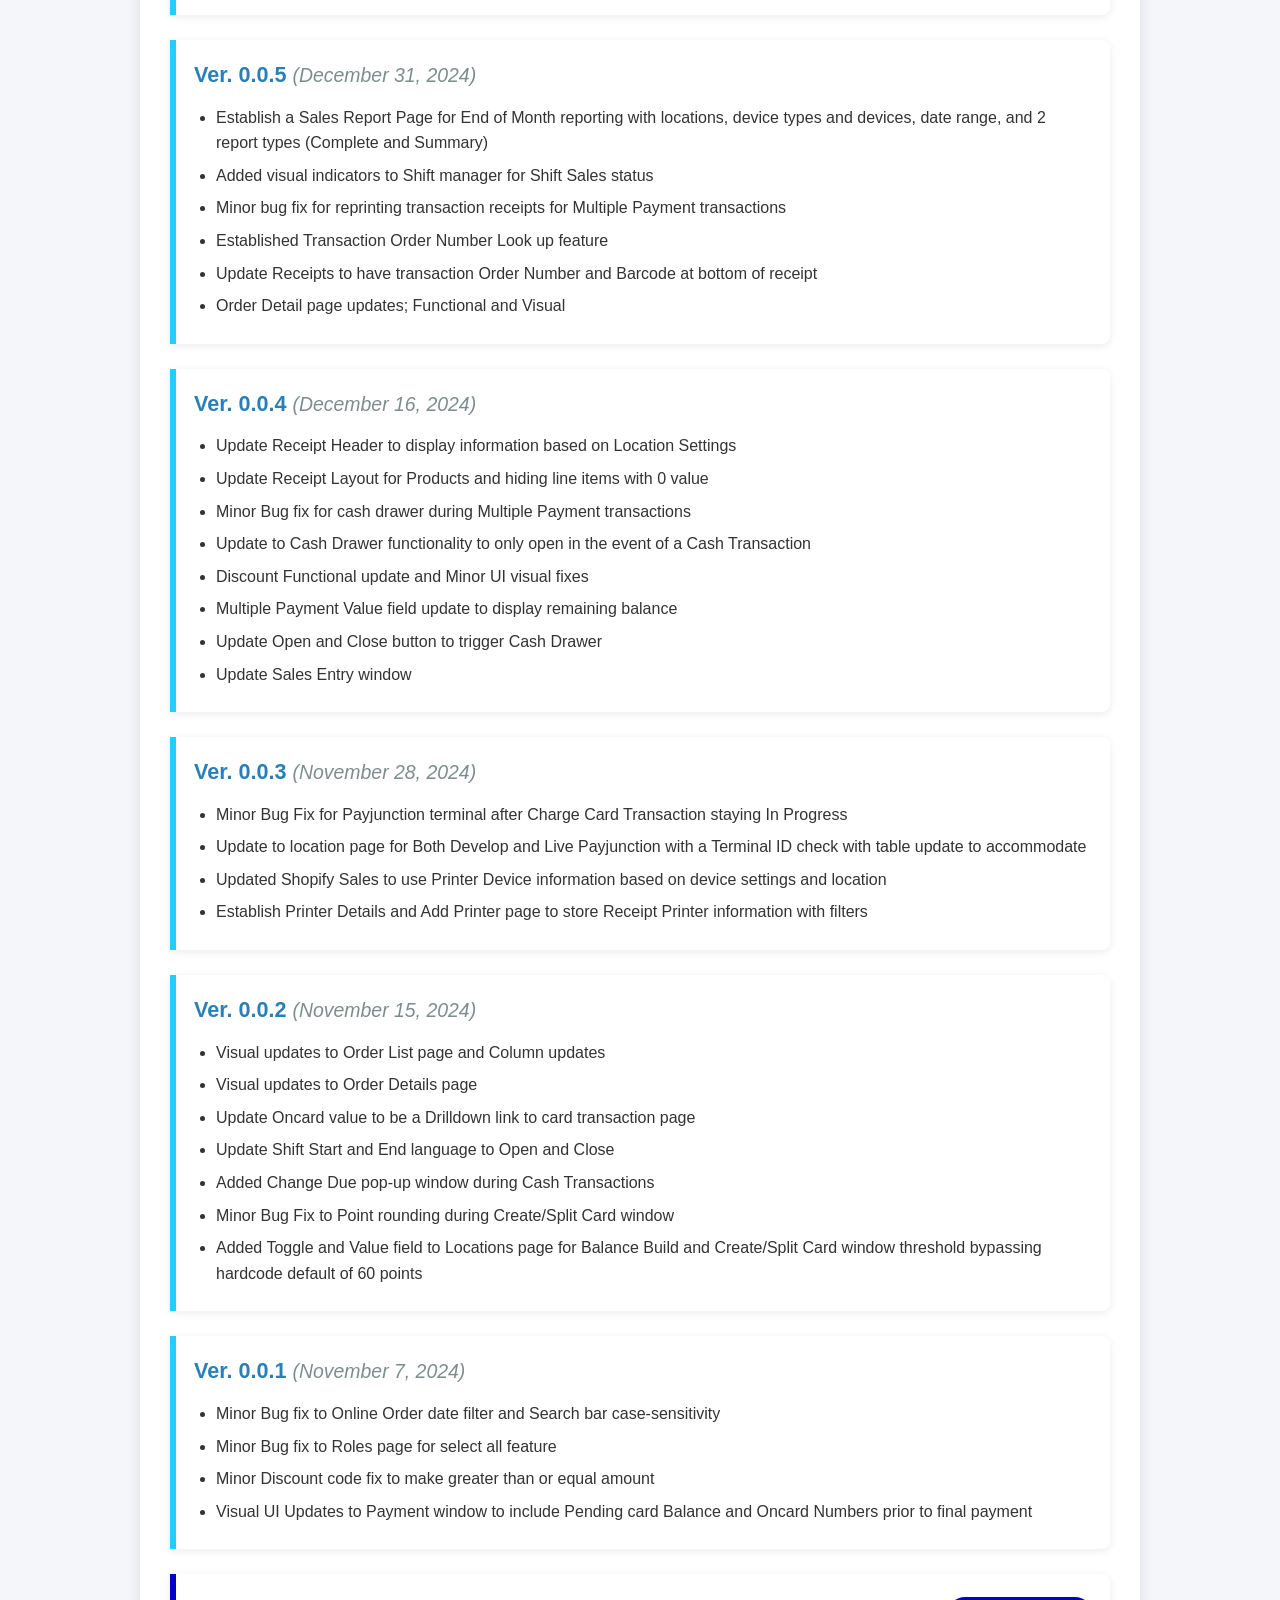
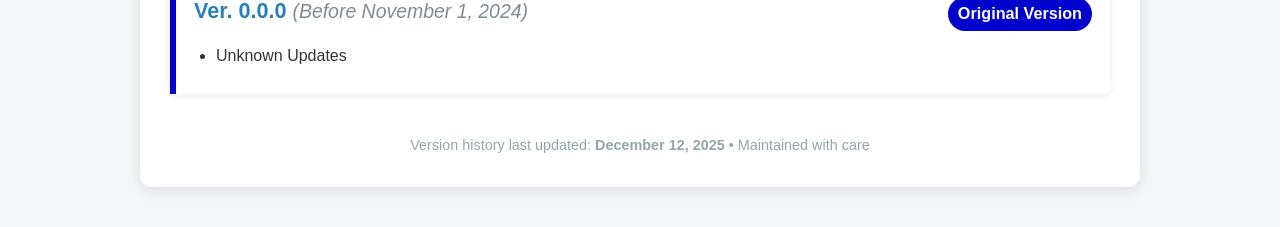
==== commit f298ab2e: "Update index.html" ====
--- a/index.html
+++ b/index.html
@@ -39,35 +39,43 @@
                 <li>Update QR Code Functionality for use between Multiple Store Loactions</li>
                 <li>Establishing Tax workflow for Point of Sale</li>
                 <li>Update Widgets</li>
+            </ul>
+        </div>
+        </a>
+
+        <div class="version" id="tbd">
+            <h2>
+                <span>Ver. 1.2.7 <span class="date">(TBA)</span></span>
+                <span class="label tbd-label">Pending Development Version</span>
+            </h2>
+            <ul>
                 <li>Establish Order lookup via Oncard Number</li>
-                <li>Update Transaction Lookup</li>
                 <li>Update Point of Sale Logic</li>
-            </ul>
-        </div>
-        </a>
-
-        <div class="version" id="tbd">
-            <h2>
-                <span>Ver. 1.2.6 <span class="date">(TBA)</span></span>
-                <span class="label tbd-label">Pending Development Version</span>
+                <li>Update Shopify Sales Product Logic for Time Play Products</li>
+            </ul>
+        </div>
+
+        <div class="version" id="dev">
+            <h2>
+                <span>Ver. 1.2.6 <span class="date">(December 10, 2025)</span></span>
+                <span class="label dev-label">Current Development Version</span>
             </h2>
             <ul>
                 <li>Establish a failsafe Kiosk Refund Method and Workflow</li>
-            </ul>
-        </div>
-
-        <div class="version" id="tbd">
-            <h2>
-                <span>Ver. 1.2.5 <span class="date">(TBA)</span></span>
-                <span class="label dev-label">Current Development Version</span>
+                <li>Web Order Fulfillment Bug</li>
+            </ul>
+        </div>
+
+        <div class="version">
+            <h2>
+                <span>Ver. 1.2.5 <span class="date">(November 26, 2025)</span></span>
             </h2>
             <ul>
                 <li>Visual and Functional Updates to Shopify Sales</li>
                 <li>Updated Refund Logic to use Void option</li>
             </ul>
         </div>
-
-        <div class="version" id="dev">
+        <div class="version">
             <h2>
                 <span>Ver. 1.2.4 <span class="date">(November 20, 2025)</span></span>
             </h2>
@@ -347,3 +355,5 @@
 </body>
 
 </html>
+
+
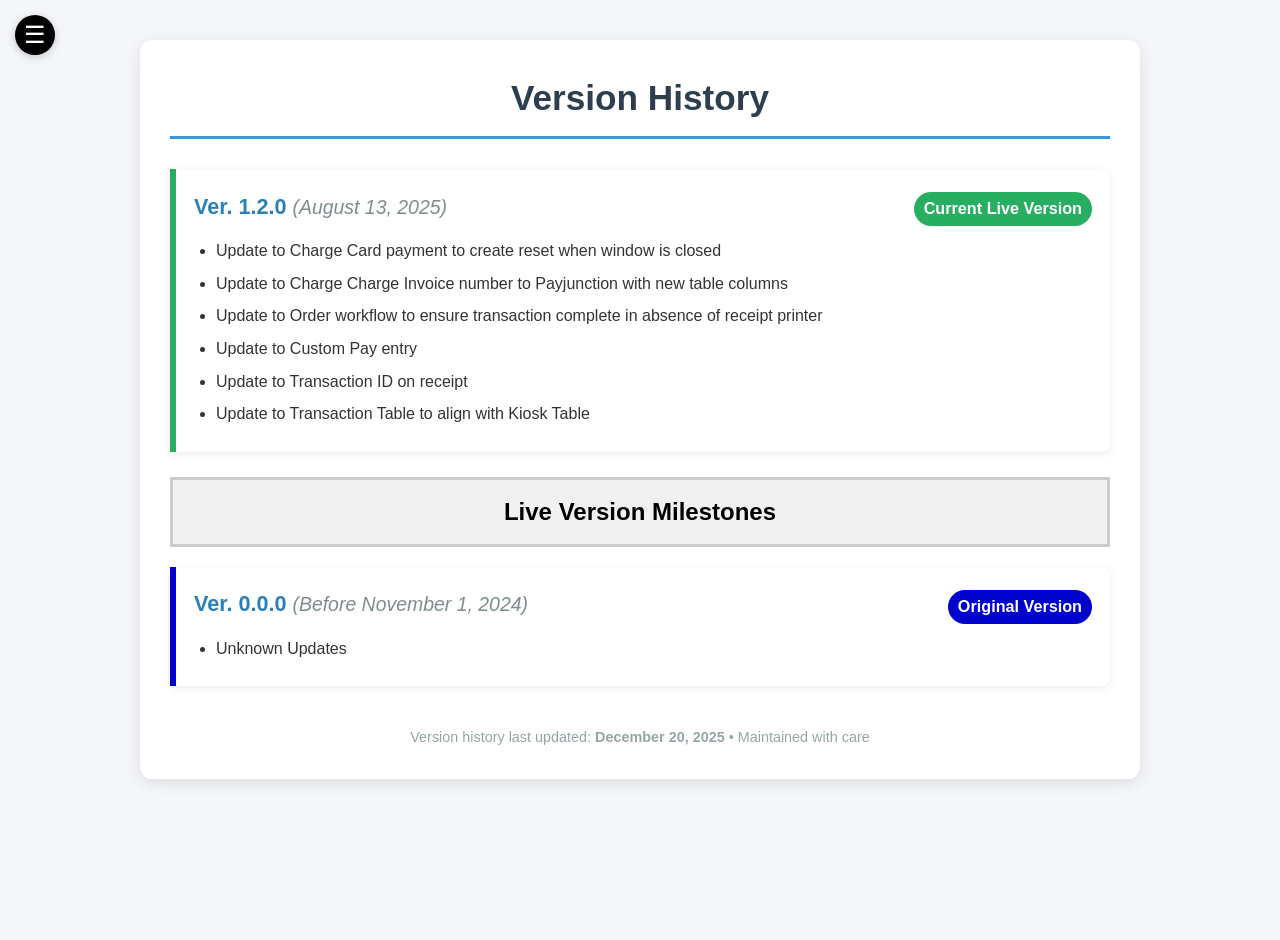
==== commit 3e2c61fc: "Update index.html" ====
--- a/index.html
+++ b/index.html
@@ -3,7 +3,7 @@
 <head>
     <meta charset="UTF-8">
     <meta name="viewport" content="width=device-width, initial-scale=1.0">
-    <link rel="icon" href="logo_default.png" type="image/png">
+    <!-- <link rel="icon" href="logo_default.png" type="image/png"> -->
     <title>Version History</title>
     <meta name="description" content="Complete changelog of system updates and improvements">
     <link rel="stylesheet" href="style.css">
@@ -37,7 +37,7 @@
             <ul>
                 <li>Updated Location information for Shopify Sales store selection</li>
                 <li>Update QR Code Functionality for use between Multiple Store Loactions</li>
-                <li>Establishing Tax workflow for Point of Sale</li>
+                <li>Update Sales Tax to use a TaxCode System</li>
                 <li>Update Widgets</li>
             </ul>
         </div>
@@ -45,20 +45,46 @@
 
         <div class="version" id="tbd">
             <h2>
-                <span>Ver. 1.2.7 <span class="date">(TBA)</span></span>
+                <span>Ver. 1.2.9 <span class="date">(TBA)</span></span>
                 <span class="label tbd-label">Pending Development Version</span>
             </h2>
             <ul>
-                <li>Establish Order lookup via Oncard Number</li>
                 <li>Update Point of Sale Logic</li>
                 <li>Update Shopify Sales Product Logic for Time Play Products</li>
+                <li>Minor Bug Fixes</li>
             </ul>
         </div>
 
         <div class="version" id="dev">
             <h2>
+                <span>Ver. 1.2.8 <span class="date">(December 19, 2025)</span></span>
+                <span class="label dev-label">Current Development Version</span>
+            </h2>
+            <ul>
+                <li>Establishing Tax workflow for Point of Sale</li>
+                <li>Minor Bug Fixes</li>
+            </ul>
+        </div>
+
+        <button class="collapsible">Previous Development Version Milstones</button>
+          <div class="content">
+
+        <div class="version">
+            <h2>
+                <span>Ver. 1.2.7 <span class="date">(December 17, 2025)</span></span>
+                
+            </h2>
+            <ul>
+                <li>Establish Order lookup via Oncard Number</li>
+                <li>Minor Bug Fixes</li>
+            </ul>
+        </div>
+
+
+        <div class="version">
+            <h2>
                 <span>Ver. 1.2.6 <span class="date">(December 10, 2025)</span></span>
-                <span class="label dev-label">Current Development Version</span>
+                
             </h2>
             <ul>
                 <li>Establish a failsafe Kiosk Refund Method and Workflow</li>
@@ -66,6 +92,8 @@
             </ul>
         </div>
 
+        
+
         <div class="version">
             <h2>
                 <span>Ver. 1.2.5 <span class="date">(November 26, 2025)</span></span>
@@ -75,6 +103,7 @@
                 <li>Updated Refund Logic to use Void option</li>
             </ul>
         </div>
+
         <div class="version">
             <h2>
                 <span>Ver. 1.2.4 <span class="date">(November 20, 2025)</span></span>
@@ -85,7 +114,7 @@
                 <li>Minor Reporting and Calculation Bugs</li>
             </ul>
         </div>
-
+       
         <div class="version">
             <h2>
                 <span>Ver. 1.2.3 <span class="date">(November 10, 2025)</span></span>
@@ -119,6 +148,8 @@
             <ul>
                 <li>Update to fix location filter functionality in Device module</li>
             </ul>
+        </div>
+
         </div> -->
 
         <div class="version" id="live">
@@ -136,6 +167,9 @@
             </ul>
         </div>
 
+        <button class="collapsible">Live Version Milestones</button>
+          <div class="content">
+        
         <div class="version">
             <h2>
                 <span>Ver. 1.1.3 <span class="date">(July 23, 2025)</span></span>
@@ -335,6 +369,7 @@
                 <li>Visual UI Updates to Payment window to include Pending card Balance and Oncard Numbers prior to final payment</li>
             </ul>
         </div>
+          </div> <!--End Live Accordion-->
 
         <div class="version" id="og">
             <h2>
@@ -357,3 +392,6 @@
 </html>
 
 
+
+
+
--- a/style.css
+++ b/style.css
@@ -44,6 +44,7 @@
         color: white;
         margin: 0% 30% 2% 30%;
         text-transform: uppercase;
+        
     }
 
     .tbd {
@@ -294,7 +295,7 @@
     .main-content {
         margin-left: 0;
         padding: 20px;
-        transition: margin-left 0.3s ease;
+        transition: margin-left 0.5s ease-out;
         min-height: 100vh;
     }
 
@@ -387,6 +388,29 @@
 
    
 
-
-
-
+/* Accordion for Milestones */
+
+.collapsible {
+            cursor: pointer;
+            padding: 18px;
+            width: 100%;
+            text-align: center;
+            border:#ccc;
+            background-color: #f1f1f1;
+            font-size: x-large;
+            font-weight: bold;
+            margin-bottom: 20px;
+            border-style: solid;
+        }
+.active1, .collapsible:hover {
+            background-color: #22cffa;
+            border: #0098fd;
+            border-style: solid;
+        }
+.content {
+            padding: 0 20px;
+            max-height: 0;
+            overflow: hidden;
+            transition: max-height 0.5s ease-out;
+            background-color: #f9f9f9;
+        }
